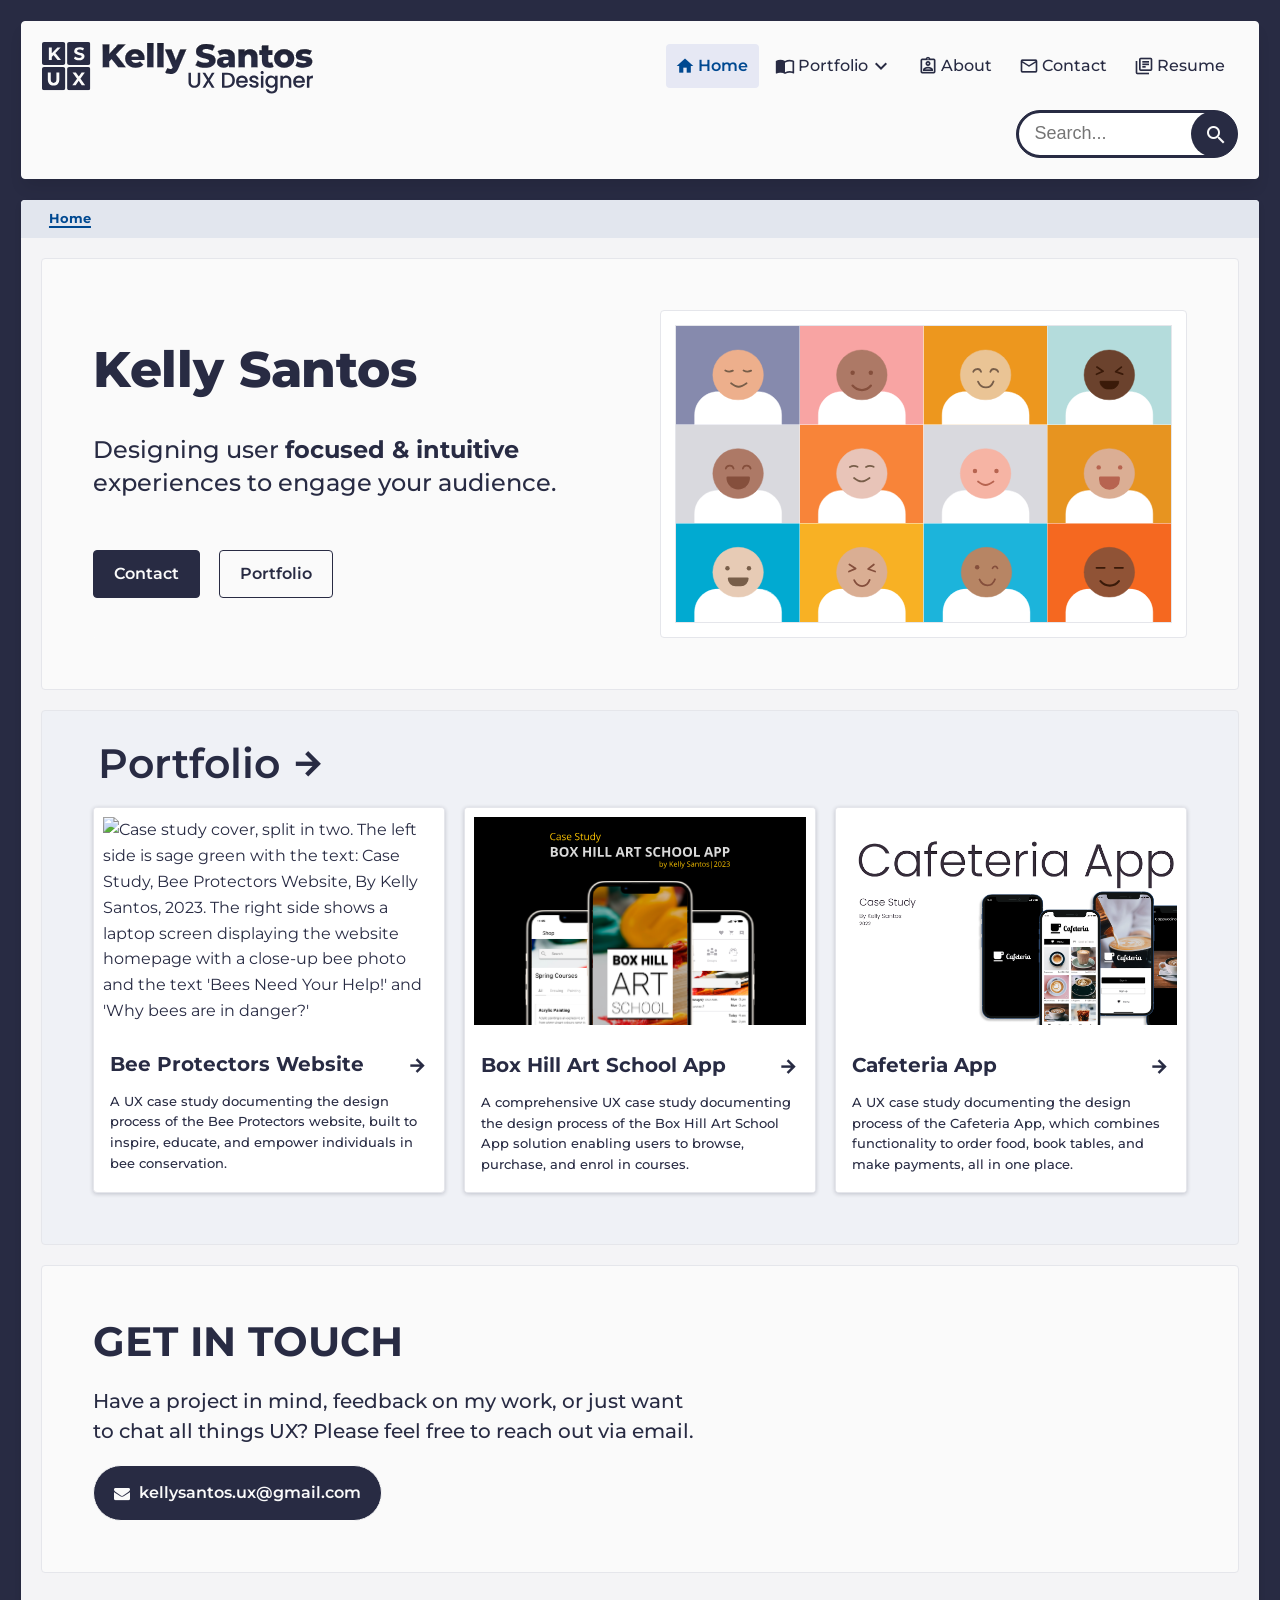
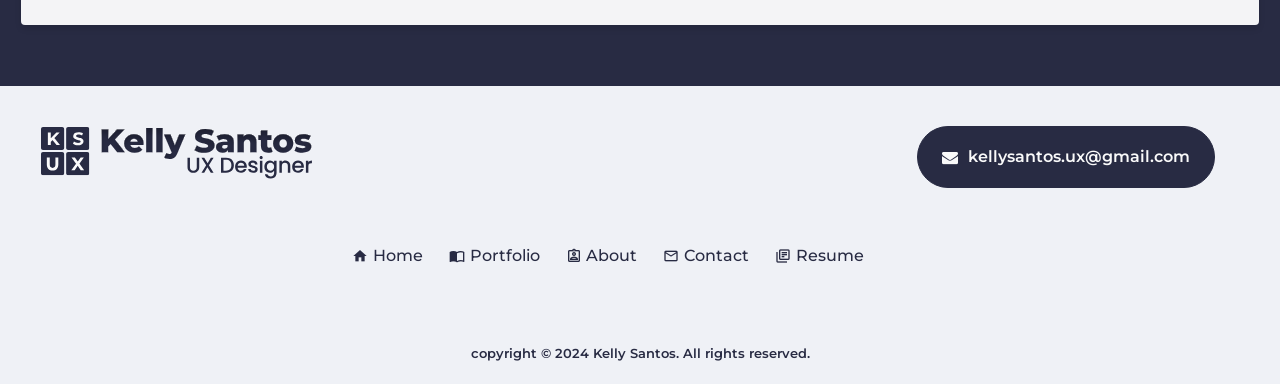
==== index.html @ a68ca5bd "search review" ====
<!DOCTYPE html>
<html lang="en">

<head>
  <meta charset="UTF-8">
  <meta http-equiv="X-UA-Compatible" content="IE=edge">
  <meta name="viewport" content="width=device-width, initial-scale=1.0">
  <title>Home</title>
  <link rel="icon" type="image/svg" href="Assets/logo/01-ksux-favicon.svg">
  <link rel="stylesheet" href="Style/rootPrimary.css">
  <link rel="stylesheet" href="Style/bodyPrimary.css">
  <link rel="stylesheet" href="Style/header.css">
  <link rel="stylesheet" href="Style/mainMenu.css">
  <link rel="stylesheet" href="Style/menu.css">
  <link rel="stylesheet" href="Style/menu2.css">
  <link rel="stylesheet" href="Style/search.css">
  <link rel="stylesheet" href="Style/breadcrumb.css">
  <link rel="stylesheet" href="Style/mainPrimary.css">
  <link rel="stylesheet" href="Style/mainSection.css">
  <link rel="stylesheet" href="Style/cta-dark.css">

  <link rel="stylesheet" href="Style/logo.css">
  <link rel="stylesheet" href="Style/tagline.css">
  <link rel="stylesheet" href="Style/portfolio.css">
  <link rel="stylesheet" href="Style/contact-banner.css">
  <link rel="stylesheet" href="Style/contactMemail.css">

  <link rel="stylesheet" href="Style/bottomNav.css">
  <link rel="stylesheet" href="Style/footerLight.css">
  <link rel="stylesheet" href="Style/footerNav.css">

  <link rel="stylesheet" href="https://cdnjs.cloudflare.com/ajax/libs/font-awesome/4.7.0/css/font-awesome.min.css">
  <link href="https://fonts.googleapis.com/icon?family=Material+Icons" rel="stylesheet">
  <link href="https://fonts.googleapis.com/icon?family=Material+Icons+Outlined" rel="stylesheet">
</head>

<body class="body_homepage">

  <!-- header_container -->
  <div class="header_container">
    <!-- Header-->
    <header>

      <!-- logo -->
      <a class="a logo" href="index.html">
        <img src="Assets/logo/00-logo-dark.svg" alt="Kelly Santos Logo.">
      </a>
      <!-- logo-->


      <!-- logo -->
      <a class="a logo_light" href="index.html">
        <img src="Assets/logo/00-logo-dark.svg" alt="Kelly Santos Logo.">
      </a>
      <!-- logo-->

      <!--rightContainer-->
      <div class="rightContainer">

        <!-- nav -->
        <nav>

          <!-- menu__main -->
          <ul class="menu__main">
            <!-- menu__toggle -->
            <li class="menu__toggle__wrap">

              <!-- menu__list-->
              <ul class="menu__list">

                <li class="menu__item">
                  <a class="menu__link --active" href="index.html">
                    <span class="menu__span"><i class="material-icons">home</i>
                      Home
                    </span>
                  </a>
                </li>

                <li class="menu__item --has-submenu">

                  <a class="menu__link" href="portfolio.html">
                    <span class="menu__span"> <i class="material-icons-outlined">import_contacts</i> Portfolio
                    </span>
                    <span class="menu__span-dropdown"><i class="material-icons-outlined">keyboard_arrow_down</i>
                    </span></a>

                  <!-- submenu -->
                  <ul class="submenu">
                    <li class="submenu__item"> <a class="submenu__link" href="bee-protectors-website.html">Bee
                        Protectors
                        Website</a>
                    </li>

                    <li class="submenu__item"> <a href="box-hill-art-school-app.html" class="submenu__link">Box Hill
                        Art School
                        App </a> </li>



                    <li class="submenu__item"> <a href="cafeteria-app.html" class="submenu__link">Cafeteria App</a>
                    </li>
                  </ul>
                  <!-- submenu -->
                </li>

                <li class="menu__item">
                  <a class="menu__link" href="about.html">
                    <span class="menu__span"><i class="material-icons-outlined">assignment_ind</i>
                      About
                    </span>
                  </a>
                </li>

                <li class="menu__item">
                  <a class="menu__link" href="contact.html">
                    <span class="menu__span"> <i class="material-icons-outlined">email</i>
                      Contact
                    </span>
                  </a>
                </li>

                <li class="menu__item">
                  <a class="menu__link" href="resume.html">
                    <span class="menu__span"><i class="material-icons-outlined">library_books</i>
                      Resume
                    </span>
                  </a>
                </li>

              </ul>
              <!-- menu__list-->

            </li>
            <!-- menu__toggle -->

          </ul>
          <!-- menu__main -->

        </nav>
        <!-- nav -->

        <!-- Search -->

        <div class="search-wrapper">
          <form class="search-container" action="searchresults.html" method="GET" onsubmit="return validateSearch()">
            <input type="search" id="search-input" name="q" placeholder="Search..." autocomplete="off">
            <button type="submit" class="search-button">
              <i class="material-icons">search</i>
            </button>

          </form>
        </div>

        <!-- End Search -->

        <!-- Search-link -->

        <a class="search-button-link" href="searchresults.html">
          <i class="material-icons">search</i>
        </a>
        <!-- Search-link -->
        <!-- End Search -->


        <!-- menu2 -->

        <div class="menu2__container">

          <!-- menu2 2 -->
          <span class="menu2__toogle">
            <span class="menu2__span2menu">
              <span class="menu2__toogle-open">
                <i class="material-icons">menu2</i>
              </span>
              <span class="menu2__toogle-close">
                <i class="material-icons">close</i>
              </span>
            </span>
          </span>
          <!-- menu2 2 -->


          <!-- menu2__wrap -->
          <div class="menu2__wrap">

            <!-- menu2__list-->
            <ul class="menu2__list">

              <!-- menu2__item --has__submenu2 -->
              <li class="menu2__item --has__submenu2">

                <a class="menu2__link --active" href="index.html">
                  <span class="menu2__span">
                    <i class="material-icons">home</i> Home
                  </span>
                </a>


              </li>
              <!-- menu2__item --has__submenu2 -->


              <!-- menu2__item --has__submenu2 -->
              <li class="menu2__item --has__submenu2">

                <a class="menu2__link" href="portfolio.html">
                  <span class="menu2__span"> <i class="material-icons-outlined">import_contacts</i>Portfolio
                  </span>
                  <span class="menu2__span-dropdown"><i class="material-icons">keyboard_arrow_down</i>
                  </span></a>

                <!-- submenu2 -->
                <ul class="submenu2">
                  <li class="submenu2__item">
                    <a class="submenu2__link" href="bee-protectors-website.html"> Bee Protectors Website</a>
                  </li>

                  <li class="submenu2__item">
                    <a class="submenu2__link" href="box-hill-art-school-app.html"> Box Hill Art School App</a>
                  </li>




                  <li class="submenu2__item">
                    <a class="submenu2__link" href="cafeteria-app.html"> Cafeteria App</a>
                  </li>

                </ul>
                <!-- submenu2 -->

              </li>


              <!-- menu2__item --has__submenu2 -->
              <li class="menu2__item">

                <a class="menu2__link --has__submenu2" href="about.html">
                  <span class="menu2__span"><i class="material-icons-outlined"> assignment_ind</i> About
                  </span>
                </a>

              </li>
              <!-- menu2__item --has__submenu2 -->

              <!-- menu2__item --has__submenu2 -->
              <li class="menu2__item">

                <a class="menu2__link --has__submenu2" href="contact.html">
                  <span class="menu2__span"> <i class="material-icons-outlined">email</i> Contact
                  </span>
                </a>

              </li>
              <!-- menu2__item --has__submenu2 -->

              <!-- menu2__item --has__submenu2 -->
              <li class="menu2__item">

                <a class="menu2__link --has__submenu2" href="resume.html">
                  <span class="menu2__span"> <i class="material-icons-outlined">library_books</i> Resume
                  </span>
                </a>

              </li>
              <!-- menu2__item --has__submenu2 -->
            </ul>
            <!-- menu2__list-->

          </div>
          <!-- menu2__wrap -->



        </div>
        <!-- menu2 -->
      </div>
      <!-- rightContainer -->
    </header>
    <!-- header -->

  </div>
  <!-- header_container -->

  <!-- main_container -->
  <div class="main_container --main-tagline">

    <!--main-->
    <main class="main_home">


      <!--breadcrumb-->
      <div class="container_breadcrumb --new-border_breadcrumb ">
        <ul class="breadcrumb">
          <li><a class="active --sm" href="index.html">Home</a></li>
        </ul>
      </div>
      <!--breadcrumb-->

      <!--section-->
      <section class="tagline_section" id="hero" aria-label="Headline">

        <!-- tagline -->
        <div class="tagline">


          <!--taglineGrid-->
          <div class="taglineGrid">
            <!--heroImage-->
            <div class="heroImage3">
              <img src="Assets/01-usersFocus.svg" alt="Kelly Santos Logo.">
            </div>
            <!--heroImage-->

            <!-- description -->
            <div class="description">

              <div class="name_tagline">

                <h1> Kelly Santos</h1>

              </div>

              <p class="s5">Designing user <b class="--bold">focused & intuitive</b> experiences to
                engage your audience.</p>

              <!-- ctaLink -->
              <div class="container_link-button">
                <a class="primary" href="contact.html">Contact</a>
                <a class="secondary" href="portfolio.html">Portfolio</a>
              </div>
              <!-- ctaLink -->

            </div>
            <!-- description -->

            <!--heroImage-->
            <div class="heroImage">
              <img src="Assets/01-usersFocus.svg" alt="Kelly Santos Logo.">
            </div>
            <!--heroImage-->
            <!--heroImage2-->
            <div class="heroImage2">
              <img src="Assets/01-usersFocus2.svg" alt="Kelly Santos Logo.">
            </div>
            <!--heroImage-->
          </div>
          <!--taglineGrid-->


        </div>
        <!-- tagline -->
      </section>
      <!--section-->

      <!--section-->
      <section class="portfolio_section" id="portfolio-section" aria-label="Portfolio">

        <!-- Portfolio -->
        <div class="portfolio_container --p_home">
          <!--sectionHeader-->
          <div class="sectionHeader">
            <a href="portfolio.html">
              <h2 class="--b">Portfolio</h2> <i class="material-icons">arrow_forward </i>
            </a>

          </div>
          <!--sectionHeader-->

          <!-- portfolioCards-->
          <div class="portfolioCards" id="home-portfolio-case-study" aria-label="Case Study">

            <!-- Bee Protectors Website -->
            <a id="card-bpw-h" href="bee-protectors-website.html">
              <img src="Assets/Portfolio/BPW/00-0 - Cover BPW.svg"
                alt="Case study cover, split in two. The left side is sage green with the text: Case Study, Bee Protectors Website, By Kelly Santos, 2023. The right side shows a laptop screen displaying the website homepage with a close-up bee photo and the text 'Bees Need Your Help!' and 'Why bees are in danger?'">

              <!-- description -->
              <div class="description">
                <div class="heading">
                  <h3 class="s6">Bee Protectors Website</h3><i class="material-icons">arrow_forward </i>
                </div>

                <p class="sm">A UX case study documenting the design process of the Bee Protectors website, built to
                  inspire, educate, and empower individuals in bee conservation.</p>
              </div>
              <!-- description -->

            </a>
            <!-- Bee Protectors Website -->

            <!-- Box Hill Art School App -->
            <a id="card-bhas-h" href="box-hill-case-study.html">
              <img src="Assets/Portfolio/BHAS/01 - Cover.svg"
                alt="Cover for Box Hill Art School App case study by Kelly Santos, 2023: Three mobile phones on a black background show the Shop section, the school logo, and a chat view.">
              <!-- description -->
              <div class="description">
                <div class="heading">
                  <h3 class="s6">Box Hill Art School App</h3>
                  <i class="material-icons">arrow_forward </i>
                </div>
                <p class="sm"> A comprehensive UX case study documenting the design process of the Box Hill Art School
                  App solution
                  enabling users to browse, purchase, and enrol in courses.</p>
              </div>
              <!-- description -->

            </a>
            <!-- Box Hill Art School App -->




            <!-- Cafeteria -->
            <a id="card-ca-h" href="cafeteria-app.html">
              <img src="Assets/Portfolio/Cafeteria/Cafeteria App.png"
                alt="Case study cover of Cafeteria App. The left side on a white background the text: Cafeteria App Case Study, By Kelly Santos, 2022. The right side shows Four smartphones showcasing the Cafeteria app.The right side shows 4 screens displaying the app logo, coffee menu with prices, close-up images of coffee drinks, and Sign-in and Sign-up options.">
              <!-- description -->
              <div class="description">
                <div class="heading">
                  <h3 class="s6">Cafeteria App</h3><i class="material-icons">arrow_forward </i>
                </div>
                <p class="sm">A UX case study documenting the design process of the Cafeteria App, which combines
                  functionality to order food, book tables, and make payments, all in one place.</p>
              </div>
              <!-- description -->

            </a>
            <!-- Cafeteria -->
          </div>
          <!-- portfolioCards-->

        </div>
        <!-- Portfolio -->

      </section>
      <!--section-->

      <!--section-->
      <section class="contactMe_section"  id="home-contact" aria-label="Contact">
        <div class="contactMe-banner">
          <div class="contactMe-banner__copy">
            <h2>GET IN TOUCH</h2>
            <p class="s6">
              Have a project in mind, feedback on my work, or just want to chat all things UX? Please feel free to
              reach out via email.
            </p>
            <!-- contact_dark_cta-->
            <div class="contactMemail-banner  ">
              <a class="primary-banner" href="mailto:kellysantos.ux@gmail.com"><i class="fa fa-envelope"></i>
                kellysantos.ux@gmail.com</a>
            </div>
            <!-- contact_dark_cta-->
          </div>
          <div class="contactMe__media" aria-hidden="true"></div>
        </div>

      </section>
      <!--section-->

    </main>
    <!--main-->

  </div>
  <!-- main_container -->



  <!-- bottomNav -->
  <div class="bottomNav --bn_home">
    <!-- nav -->
    <nav>
      <!-- ul -->
      <ul>
        <li class="active"> <a class="active" href="index.html"><i class="material-icons">home</i>Home </a></li>
        <li> <a href="portfolio.html"><i class="material-icons-outlined">import_contacts</i>Portfolio </a></li>
        <li> <a href="about.html"><i class="material-icons-outlined">assignment_ind</i>About </a></li>
        <li> <a href="contact.html"><i class="material-icons-outlined">email</i>Contact </a></li>
        <li> <a href="resume.html"> <i class="material-icons-outlined"> library_books </i> Resume </a></li>
      </ul>
      <!-- ul -->

    </nav>
    <!-- nav -->

  </div>
  <!-- bottomNav -->


  <footer class="footerLight">

    <!-- brandContact -->
    <div class="brandContact">

      <!-- logo -->
      <a class="a logo" href="index.html">
        <img src="Assets/logo/00-logo-dark.svg" alt="Kelly Santos Logo.">
      </a>
      <!-- logo-->

      <!-- contact_dark_cta-->
      <div class="contactMemail --footer">
        <a class="primary" href="mailto:kellysantos.ux@gmail.com"><i class="fa fa-envelope"></i>
          kellysantos.ux@gmail.com</a>
      </div>
      <!-- contact_dark_cta-->
    </div>
    <!-- brandContact -->

    <!-- footerNav -->
    <div class="footerNav">

      <!-- nav -->
      <nav>

        <!-- ul -->
        <ul>

          <li><a href="index.html"><i class="material-icons">home</i>Home</a></li>
          <li><a href="portfolio.html"><i class="material-icons-outlined">import_contacts</i>Portfolio</a></li>
          <li><a href="about.html"><i class="material-icons-outlined">assignment_ind</i>About</a></li>
          <li><a href="contact.html"><i class="material-icons-outlined">email</i>Contact</a></li>
          <li><a href="resume.html"> <i class="material-icons-outlined"> library_books </i> Resume</a></li>

        </ul>
        <!-- ul -->

      </nav>
      <!-- nav -->

    </div>
    <!-- footerNav -->

    <!-- Copyright Contact-->
    <small class="sm --b">copyright © 2024 Kelly Santos. All rights reserved. </small>
    <!-- Copyright Contact-->

  </footer>
  <script src="Js/toc.js"></script>
  <script src="Js/toc menu.js"></script>
  <script src="Js/back-navigation.js"></script>
  <script src="Js/search.js"></script>
</body>

</html>
---- Style/rootPrimary.css ----
@import url('https://fonts.googleapis.com/css2?family=Montserrat:ital,wght@0,100..900;1,100..900&display=swap');

* {
  box-sizing: border-box;
}

/**
 * ==========================================================================
 * DESIGN SYSTEM TOKENS
 * Project: Kelly Santos Portfolio
 * ==========================================================================
 */
                 
:root {

/* 1. COLORS */
/* --- Primitives (Base Palette) --- */
/* Neutrals & Grays */
--gray-25: hsl(0, 0%, 99.5%);    
--gray-50: hsl(0, 0%, 98%);     /*ultra-light-neutral-gray, very-light-shade-blue-magenta, very-light-shade-gray */
--gray-100: hsl(340, 27%, 98%);    /*very-light-shade-red */
--gray-200: hsl(231, 15%, 91%);    /*light-shade-blue-magenta */
--gray-300: hsl(108, 6%, 83%);    /*light-shade-green-cyan */
--gray-500: hsl(230, 3%, 40%);    /*medium-dark-shade-gray */
--gray-800: hsl(236, 13%, 21%);    /*dark-shade-gray */
--gray-900: hsl(235, 28%, 8%);    /*dark-desaturate-blue-gray */
--white: hsl(0, 0%, 100%);

/* Blues */
--blue-15: hsl(240, 11%, 93%);    
--blue-25: hsl(240, 10%, 96%);     /*very-light-shade-blue-magenta-darken */
--blue-50: hsl(231, 39%, 93%);     /*light-shade-blue */
--blue-100: hsl(240, 28%, 95%);    /*very-light-shade-blue */

--blue-200: #eff1f6;    /*very-light-shade-cyan-blue */
--blue-250: #e2e6ee;    
--blue-300: hsl(231, 14%, 80%);    /*light-shade-cyan-blue */
--blue-400: hsl(233, 30%, 89%);    /*very-light-shade-orange */
--blue-500: hsl(234, 40%, 50%);    /*medium-dark-shade-cyan-blue */
--blue-600: hsl(205, 74%, 38%);    /*shade-cyan-blue */
/* --blue-650: #2E446F;  */
 /* --blue-650: #2750A2; */
/* --blue-650: #1748ab;  */
--blue-650:#004991;
--blue-900: #282B43;    /*deep-near-black-shade-navy-blue, very-dark-shade-blue */

/* Slates */
--slate-700: #535468; /* medium dark shade of blue*/

/* Browns / Warms */
--brown-50: #F0EAE5;    /*very-light-shade-brown */
--brown-200: #E5E2E1;   /*very-light-shade-red-orange */
--brown-500: #FFB24D;   /*medium-light-shade-brown */

/* Greens */
--green-50: hsl(144, 28%, 93%);    /*very-light-shade-green-cyan */
--green-100: hsl(75, 20%, 96%);   /*light-shade-yellow-green */

/* Reds */
--red-500: #FB5061;     /*medium-light-shade-red */

/* 26 web-safe link-contrast colors pass at 3:1 vs black and 5:1 vs. white */

/* Reds & Pinks */

--link-red-dark: #CC0000;
--link-red-pink: #CC0033;
--link-magenta: #CC0066;
--link-deep-pink: #CC0099;
--link-red-orange: #CC3300;
--link-soft-red: #CC3333;

/* Purples & Violets */

--link-purple-deep: #9900CC;
--link-violet-dark: #6600FF;
--link-violet: #9900FF;
--link-purple-pink: #993366;
--link-purple: #993399;
--link-purple-light: #9933CC;
--link-brand-blue: #3333FF;
--link-indigo: #6633FF;

/* Greens & Earth Tones */

--link-green-olive: #336600;
--link-olive: #666600;
--link-green-muted: #336633;
--link-khaki-muted: #666633;

/* Blues, Teals & Greys */

--link-teal-dark: #006666;
--link-teal-muted: #336666;
--link-grey: #666666;
--link-blue-teal: #006699;
--link-blue-muted: #336699;
--link-blue-grey: #666699;
--link-blue-deep: #0066CC;
--link-blue-royal: #3366CC;

/* 2. SEMANTIC TOKENS */
  /* Layout & Page Canvas Backdrops */

  /* Body background */
  --bg-body-dark: var(--blue-900);            
  --bg-body-light: var(--gray-50);            
  --bg-body-mobile: var(--blue-50); 
    --bg-body-x-light: var(--gray-25);          

  /* Main background */
  --bg-main-dark: var(--blue-900);            
  --bg-main-light: var(--gray-50);    
    --bg-main-x-light: var(--white);               
  --bg-main-mobile: var(--blue-50);    
    --bg-main-secondary-light: var(--blue-200); 

  /* Section background */
  --bg-section-primary-dark: var(--blue-900);            
  --bg-section-primary-light: var(--gray-50);            
  --bg-section-secondary-light: var(--blue-200); 

    /* Article background */
  --bg-article-primary-dark: var(--blue-900);            
  --bg-article-primary-light: var(--gray-50);            
  --bg-article-secondary-light: var(--blue-200); 
  
  /* div background */
  --bg-div-primary-dark: var(--blue-900);            
  --bg-div-primary-light: var(--gray-50);            
  --bg-div-secondary-light: var(--blue-200); 
  
  /* Banner background */
  --bg-banners-primary-dark: var(--blue-900);            
  --bg-banners-primary-light: var(--gray-50); 
  --bg-banners-secondary-dark: var(--blue-900);            
  --bg-banners-secondary-light: var(--blue-200);   
  --bg-banners-primary-x-light: var(--white);   
  --bg-banners-tertiary-light: var(--gray-200); 
    --bg-banners-quaternary-light: var(--gray-200); 

  /* cards background */
  --bg-cards-primary-dark: var(--blue-900);            
  --bg-cards-primary-light: var(--gray-50); 
  --bg-cards-primary-x-light: var(--white); 
  --bg-cards-secondary-dark: var(--blue-900);            
  --bg-cards-secondary-light: var(--blue-200);   
 
  /* navigation */
  --bg-header: var(--gray-50); 
  --bg-bottom-navigation-light: var(--gray-50); 
  --bg-footer-light: var(--gray-50);   
  --bg-footer-medium: var(--blue-50);    
  --bg-footer-dark: var(--gray-900); 
  --bg-footer-blue-light: var(--blue-200);   

  /*breadcrumbs */             
  --bg-navigation-primary-light: var(--gray-200);              
  --bg-navigation-secondary-light: var(--blue-200);  

  /* icons */
  --icon-dark: var(--blue-900);            
  --icon-light: var(--gray-50);    
  
    --icon-x-light: var(--white);      
  --icon-gray: var(--gray-500);     
  --icon-blue: var(--blue-650);     
  --icon-blue-active: var(--blue-650);     

  /* component*/
  --surface-component-light: var(--gray-50);           
  --surface-component-dark: var(--blue-900);          
  --component-dark: var(--blue-900);          
  --bg-component-primary-light: var(--gray-50); 
  --bg-component-primary-green: var(--gray-300); 
  --component-dark-secondary: var(--blue-600); 
  --bg-component-secondary-green: var(--gray-100); 
  --bg-component-secondary-light: var(--blue-25); 
  --bg-component-secondary-dark: var(--blue-300); 
  --bg-component-tertiary-light: var(--blue-200); 
  --bg-component-primary-brown: var(--brown-50); 
  --bg-component-secondary-brown: var(--brown-500); 
  --bg-component-tertiary-brown: var(--brown-200); 
  --bg-component-quinary-light: var(--gray-100); 
  --bg-component-blue-light: var(--blue-250); 
     --bg-component-blue-active: var(--link-blue-muted);    
     
  /* Typography Hierarchy */

  /* Major editorial page headings and case study titles */
    --text-title-primary-dark: var(--gray-900); 
    --text-title-secondary-dark: var(--blue-900);             
    --text-title-light: var(--gray-50);    
        --text-title-primary-blue: var(--blue-800); 

    /* Core body paragraphs, list details, table content */
    --text-main-dark: var(--blue-900);   
        --text-main-dark: var(--blue-800);               
    --text-main-light: var(--gray-50);  
    --text-x-light: var(--white);              
    --text-main-gray: var(--gray-500);     
    --text-main-primary-dark: var(--gray-900);     
    --text-main-secondary-dark: var(--blue-900); 
    --text-highlighted-blue: var(--blue-600);/* text highlighted */
    --text-highlighted-red: var(--red-500);/* text highlighted */

    /* anchor */
    --text-anchor-dark: var(--blue-900);          
    --text-anchor-light: var(--gray-50);    
    --text-anchor--x-light: var(--white);            
    --text-anchor-gray: var(--gray-500);  
    --text-anchor-dark-secondary: var(--gray-800);        
    --text-anchor-blue: var(--blue-650);/* text highlighted */

     --text-anchor-blue-muted: var(--link-blue-muted);   
     --text-anchor-purple-light: var(--link-purple-light ); 
  /* text ? */  
  --text-muted: var(--gray-500);           /* Captions, metadata timelines, dates, breadcrumbs, copyrights */
  --text-link: var(--blue-600);            /* Active inline text hyperlinks or action arrows */
  --text-inverse: var(--white);            /* Content resting over dark headers or dark action buttons */


  /* Action Elements & Navigation Controls */

  /* Backgrounds Action Elements & Navigation Controls */
  --action-primary-bg-dark: var(--blue-900);    /* Solid button background (Contact CTA, Search submit button) */
  --action-primary-bg-gray: var(--gray-50);    /* Solid button background (Contact CTA, Search submit button) */
  --action-primary-bg-active: var(--blue-900);    /* Solid button background (Contact CTA, Search submit button) */
  --action-tertiary-bg-active: var(--blue-300);    /* Solid button background (Contact CTA, Search submit button) */
  --action-primary-bg-x-light: var(--white);    /* Solid button background (Contact CTA, Search submit button) */
  --action-tertiary-bg-light: var(--blue-200);    /* Solid button background (Contact CTA, Search submit button) */
--action-primary-bg-slate: var(--slate-700);    /* Solid button background (Contact CTA, Search submit button) */
  /* States Action Elements & Navigation Controls */
  --action-search-fill: var(--white);      /* Inside background fill for search pill text fields */
  --action-item-hover: var(--blue-200);    
  
  /* Soft background lists */
  --action-item-primary-dark: var(--blue-900);     
  --action-item-primary-light: var(--gray-50);     
  --action-item-primary-gray: var(--gray-500);     
  --action-item-secondary-light: var(--blue-200); 
  --action-item-quaternary-light: var(--blue-50);      

  /* Borders, Lines & Grid Framing */
  
  /* Borders body */
  --border-body-dark: var(--blue-900);            /* Body background */
  --border-body-light: var(--gray-50);            /* Body background */
  --border-body-mobile: var(--blue-50);            /* Body background small devices */
  
  /* Borders navigation */
  --border-header: var(--gray-50);              
  --border-header-mobile: var(--blue-50);            
  --border-bottom-navigation-light: var(--gray-50);              
      

  /* Section Borders, Lines & Grid Framing */
  --border-section-primary-light: var(--gray-50);  
  --border-section-secondary-light: var(--blue-200);    
  --border-section-secondary-dark: var(--blue-400);        
  --border-section-secondary-light-hover: var(--blue-200);  
  

  /* Banner Borders */
  --border-banner-primary-light: var(--gray-50);  
  --border-banner-secondary-light: var(--blue-200);   
  --border-banner-secondary-dark: var(--blue-400);        
  --border-banner-secondary-light-hover: var(--blue-200);  
  --border-banner-tertiary-light: var(--blue-200);  

  /* div Border*/
  --border-div-primary-dark: var(--blue-900);   
  --border-div-primary-light: var(--gray-50);    
  --border-div-item-light: var(--blue-300);  
--border-div-primary-brown: var(--brown-200);    

  /* Card's Border, Lines & Grid Framing */
  --border-card-secondary-light: var(--blue-200);  
    --border-card-primary-x-light: var(--white);  

  --border-light: var(--gray-100);         /* Ultra-faint separating layout lines */
  --border-card: var(--gray-200);          /* Structural container cards, sticky sidebars, panel limits */
  --border-grid: var(--blue-100);          /* Inner layout dividers inside tables and research matrices */
  --border-input: var(--gray-900);         /* High-visibility bounding outline around active text inputs */
  --border-focus: var(--blue-500);         /* Vibrant accessibility outline for focused interactive elements */
  
  /* Component's Border*/
  --border-component-item-light: var(--blue-300); 

  --border-component-primary-dark: var(--blue-900);   
  --border-component-primary-light: var(--gray-50); 
  --border-component-primary-green: var(--gray-300); 
  --border-component-primary-brown: var(--brown-50); 
  --border-component-primary-red: var(--red-500); 
   --border-component-secondary-blue: var(--blue-650);

  --border-component-secondary-light: var(--blue-25); 
  --border-component-secondary-dark: var(--blue-400); 
  --border-component-secondary-green: var(--gray-100); 
  --border-component-dark-secondary: var(--blue-600); 
  --border-component-secondary-brown: var(--brown-500); 

  --border-component-tertiary-brown: var(--brown-200); 
  --border-component-tertiary-light: var(--blue-200); 
  --border-component-quaternary-light: var(--blue-300); 
  --border-component-quinary-light: var(--gray-100); 

  

  /* Borders Action Elements & Navigation Controls */
  --border-action-primary-dark: var(--blue-900);   
  --border-action-primary-light: var(--gray-50); 
   --border-action-primary-gray: var(--gray-200); 
   --border-action-primary-gray-hover: var(--gray-200); 
   --border-action-item-light: var(--blue-300);  
   --border-action-secondary-light: var(--blue-200);
   --border-action-secondary-dark: var(--blue-400);   
  --border-action-primary-light-hover: var(--gray-50);     
  --border-action-secondary-light-hover: var(--blue-200);   
  --border-action-primary-dark-hover: var(--blue-900);   
  --border-action-tertiary-red-hover: var(--red-500);   
  --border-action-quaternary-light: var(--blue-50);  
   --border-action-secondary-blue: var(--blue-650);
   --border-action-blue-hover: var(--blue-650);   
   --border-blue-active: var(--link-blue-muted);     
  
 /* outlines*/
  --outline-action-primary-dark: var(--blue-900);    /* Outline (Contact CTA, Search submit button) */
  --outline-action-primary-dark-hover: var(--blue-900);    /* Outline (Contact CTA, Search submit button) */
  --outline-action-secondary-dark: var(--blue-600);    /* Outline (Contact CTA, Search submit button) */
  --outline-action-secondary-dark-hover: var(--blue-600);    /* Outline (Contact CTA, Search submit button) */

    /* Component's outlines*/
  --outline-component-primary-dark: var(--blue-900);   
  --outline-component-primary-light: var(--gray-50);    
  --outline-component-item-light: var(--blue-300);  
  --outline-component-secondary-dark-hover: var(--blue-400);   
 /* outlines-Offset*/
  --outline-offset-action-primary-dark: var(--blue-900);    /* Outline (Contact CTA, Search submit button) */
  --outline-offset-action-primary-dark-hover: var(--blue-900);    /* Outline (Contact CTA, Search submit button) */

   /* underline*/
  --underline-red: var(--red-500);    /* Outline (Contact CTA, Search submit button) */

  /* Accents, Infographics & System Status */
  --accent-brand: var(--blue-500);         /* Primary brand color for process phase indicators or tags */
  --accent-warm: var(--brown-500);          /* Secondary emphasis markers, sticky notes, or highlights */
  --accent-graphic: var(--red-500);        /* Structural graphic accents for vectors or key pain points */
  --status-error: var(--red-500);          /* Invalid form validation input rings or warning boxes */
  --status-success: var(--green-50);       /* Form confirmation message panel backdrops */
  
  /* 3. TYPOGRAPHY SCALES */
  /* Typography */
  --primary-font: "Montserrat", sans-serif;

  /* Scale: 1.067 minor second) */
  --minor-second-d0: 1.913rem;
  --minor-second-d1: 1.793rem; 
  --minor-second-d2: 1.680rem;
  --minor-second-d3: 1.575rem;
  --minor-second-h1: 1.476rem;
  --minor-second-h2: 1.383rem;
  --minor-second-h3: 1.296rem;
  --minor-second-h4: 1.215rem;
  --minor-second-h5: 1.138rem;
  --minor-second-h6: 1.067rem;
  --minor-second-base: 1.000rem;
  --minor-second-sm: 0.937rem;
  --minor-second-xs: 0.878rem;
  --minor-second-xxs: 0.823rem; 

    /* Scale: 1.125 major second) */
  --major-second-d0:  3.247rem;
  --major-second-d1: 2.887rem; 
  --major-second-d2: 2.566rem;
  --major-second-d3: 2.281rem;
  --major-second-h1: 2.027rem;
  --major-second-h2: 1.802rem;
  --major-second-h3: 1.602rem;
  --major-second-h4: 1.424rem;
  --major-second-h5: 1.125rem;
  --major-second-h6: 1.067rem;
  --major-second-base: 1.000rem;
  --major-second-sm: 0.889rem;
  --major-second-xs: 0.790rem;
  --major-second-xxs: 0.702rem; 

    /* Scale: 1.2  minor third) */
  --minor-third-d0: 6.192rem;
  --minor-third-d1: 5.160rem;
  --minor-third-d2: 4.300rem;
  --minor-third-d3: 3.583rem;
  --minor-third-h1: 2.986rem;
  --minor-third-h2: 2.488rem;
  --minor-third-h3: 2.074rem;
  --minor-third-h4: 1.728rem;
  --minor-third-h5: 1.440rem;
  --minor-third-h6: 1.200rem;
  --minor-third-base: 1.000rem;
  --minor-third-sm: 0.833rem;
  --minor-third-xs: 0.694rem;
  --minor-third-xxs: 0.579rem;

  /* Scale: 1.25 major third) */
  --major-third-d00: 7.740rem;
  --major-third-d0: 6.450rem;
  --major-third-d1: 5.375rem; 
  --major-third-d2: 4.479rem;
  --major-third-d3: 3.732rem;
  --major-third-h1: 3.110rem;
  --major-third-h2: 2.592rem;
  --major-third-h3: 2.160rem;
  --major-third-h4: 1.800rem;
  --major-third-h5: 1.500em;
  --major-third-h6: 1.250rem;
  --major-third-base: 1.000rem;
  --major-third-sm: 0.800rem;
  --major-third-xs: 0.640rem;
  --major-third-xxs: 0.512rem; 

  /* Desktop-Scale: 1.25 major third) */
    --font-size-d0: var(--major-third-d0);
  --font-size-d1: var(--major-third-d1);
  --font-size-d2: var(--major-third-d2);
  --font-size-d3: var(--major-third-d3);
  --font-size-h1: var(--major-third-h1);
  --font-size-h2: var(--major-third-h2);
  --font-size-h3: var(--major-third-h3);
  --font-size-h4: var(--major-third-h4);
  --font-size-h5: var(--major-third-h5);
  --font-size-h6: var(--major-third-h6);
  --font-size-base: var(--major-third-base);
  --font-size-sm: var(--major-third-sm);
  --font-size-xs: var(--major-third-xs);
  --font-size-xxs: var(--major-third-xxs); 




    /* Print Typography */

  --print-font-size-h1: 2.5rem;
  /* 27.5pt - Main Title */
  --print-font-size-h2: 2.0rem;
  /* 22pt   - Section Head */
  --print-font-size-h3: 1.6rem;
  /* 17.5pt - Subsection */
  --print-font-size-h4: 1.3rem;
  /* 14.5pt - Minor Head */
  --print-font-size-h5: 1.1rem;
  /* 12pt   - Strong Label */
  --print-font-size-h6: 1.0rem;
  /* 11pt   - Bold Detail */
  --print-font-size-base: 1.0rem;
  /* 11pt   - Body Text */
  --print-font-size-sm: 0.85rem;
  /* 9.5pt  - Captions/Tables */
  --print-font-size-xs: 0.75rem;
  /* 8pt    - Fine Print */
  --print-font-size-xxs: 0.65rem;
  /* 7pt    - Minimum Legible */
/* 4. LAYOUT & EFFECTS */
  --font-weight-light: 400;
  --font-weight-base: 500;
  --font-weight-medium: 600;
  --font-weight-bold: 700;
  --font-weight-black: 900;


  --spacing-base: 1.2rem;
  --spacing-lg: 2.5rem;
  --spacing-xl: 3.5rem;
  --spacing-xxl: 4.5rem;
  --spacing-sm: 0.6rem;
  --spacing-xs: 0.300rem;
  --spacing-xxs: 0.150rem;

  /* Padding % */
    --padding-xxl: 6.88%;
  --padding-xl: 4.25%;
  --padding-lg: 2.62%;
  --padding-medium: 3.24%;
  --padding-base: 1.62%;
  --padding-s: 1%;
  --padding-sm: 0.81%;
  --padding-xs: 0.62%;
  --padding-xxs: 0.38%;

  /* Margin % */
  --margin-xxl: 6.88%;
  --margin-xl:4.25%;   
  --margin-lg: 2.62%;
  --margin-medium: 3.24%;
  --margin-base: 1.62%;
  --margin-sm: 1%;
  --margin-xs: 0.81%;
  --margin-xxs: 0.62%;
  --margin-xxxs: 0.38%;

  /* --border radius */
  --border-radius-base: 1rem;
  --border-radius-lg: 2rem;
  --border-radius-sm: 0.5rem;
  --border-radius-xs: 0.250rem;
  --border-radius-xxs: 0.125rem;

  --transition-duration: 0.3s;

  --transition-speed: 0.2s;

  --box-shadow: 0 4px 6px rgba(0, 0, 0, 0.1);
  --box-shadow-hover: 0 6px 12px rgba(0, 0, 0, 0.2);
  --box-shadow-inset: inset 0px 1px 4px 0px rgba(0, 0, 0, 0.1);
  --box-shadow-g: 0 0 1px rgba(0, 0, 0, .08), 0 4px 12px rgba(0, 0, 0, .2);
  --box-shadow-cs: 0 10px 15px -3px rgba(0, 0, 0, 0.1);
  --box-shadow-toc: 0 4px 6px rgba(0, 0, 0, 0.05);










}

@media only screen and (max-width: 1048px) {
 
  :root {
  /* RESPONSIVE OVERRIDES */
  --font-size-d0: var(--minor-third-d0);
  --font-size-d1: var(--minor-third-d1);
  --font-size-d2: var(--minor-third-d2);
  --font-size-d3: var(--minor-third-d3);
  --font-size-h1: var(--minor-third-h1);
  --font-size-h2: var(--minor-third-h2);
  --font-size-h3: var(--minor-third-h3);
  --font-size-h4: var(--minor-third-h4);
  --font-size-h5: var(--minor-third-h5);
  --font-size-h6: var(--minor-third-h6);
  --font-size-base: var(--minor-third-base);
  --font-size-sm: var(--minor-third-sm);
  --font-size-xs: var(--minor-third-xs);
  --font-size-xxs: var(--minor-third-xxs); 
}
}

@media only screen and (max-width: 768px) {
 
  :root {
  /* RESPONSIVE OVERRIDES */
  --font-size-d0: var(--minor-third-d0);
  --font-size-d1: var(--minor-third-d1);
  --font-size-d2: var(--minor-third-d3);
  --font-size-d3: var(--minor-third-d3);
  --font-size-h1: var(--major-third-h1);
  --font-size-h2: var( --major-third-h2);
  --font-size-h3: var(  --major-third-h3);
  --font-size-h4: var(--minor-third-h3);
  --font-size-h5: var(--minor-third-h4);
  --font-size-h6: var(--minor-third-h5);
  --font-size-base: var(--minor-third-h6);
  --font-size-sm: var(--minor-third-base);
  --font-size-xs: var(--minor-third-sm);
  --font-size-xxs: var(--minor-third-xs); 


}
}

@media only screen and (max-width: 380px) {
 
  :root {
  /* RESPONSIVE OVERRIDES */
  --font-size-d0: var(--major-second-d0);
  --font-size-d1: var(--major-second-d1);
  --font-size-d2: var(--major-second-d2);
  --font-size-d3: var(--major-second-d3);
  --font-size-h1: var(--major-second-h1);
  --font-size-h2: var(--major-second-h2);
  --font-size-h3: var(--major-second-h3);
  --font-size-h4: var(--major-second-h4);
  --font-size-h5: var(--major-second-h5);
  --font-size-h6: var(--major-second-h6);
  --font-size-base: var(--major-second-base);
  --font-size-sm: var(--major-second-sm);
  --font-size-xs: var(--major-second-xs);
  --font-size-xxs: var(--major-second-xxs); 
}
}
---- Style/bodyPrimary.css ----
html {
    scroll-behavior: smooth;
}

:focus-visible {
    outline: -webkit-focus-ring-color auto 1px;
    outline: none;
}

body,
.body_homepage,
.body_portfolio,
.body_contactMe,
.body_resume,
.body_aboutMe,
.searchresults {
    display: flex;
    width: 100%;
    min-height: 1dvh;
    margin: 0;
    background-color: var(--bg-body-dark);
    align-items: center;
    justify-content: center;
    flex-direction: column;
    font-family: var(--primary-font);
}


.body_portfolio h1,
.body_contactMe h1,
.body_resume h1,
.body_aboutMe h1 {
    margin-top: var(--padding-base);
}

.--neutral {
    color: var(--text-color-neutral);
}


.--link {
    color: var(--link-color);
    text-decoration: underline;
    text-underline-offset: 0.1em;
    text-decoration-thickness: 1px;
    font-size: var(--font-size-base);
    color: var(--text-highlighted-blue);
}

.--link:hover {
    text-decoration: underline;

}

h1,
h2,
h3,
h4,
h5,
h6
figcaption {
    scroll-margin-top: var(--spacing-base);
}

.d0 {
    font-size: var(--font-size-d0);
    font-weight: 900;
    line-height: 1.1;
    letter-spacing: -0.16px;
}

.d1 {
    font-size: var(--font-size-d1);
    font-weight: 800;
    line-height: 1.1
}

.d2 {
    font-size: var(--font-size-d2);
    color: var(--text-title-secondary-dark);
    font-weight: 800;
    line-height: 1.1;
    letter-spacing: -0.16px;
}

h1 {
    font-size: var(--font-size-h1);
    color: var(--text-title-secondary-dark);
    font-family: var(--primary-font);
    font-weight: var(--font-weight-base);
    margin: 0;
    font-weight: var(--font-weight-medium);
    letter-spacing: -0.1rem;
    padding-bottom: var(--padding-base);
    line-height: 1.1;
    letter-spacing: -0.16px;
}



h2 {
    font-size: var(--font-size-h2);
    color: var(--text-title-secondary-dark);
    font-family: var(--primary-font);
    font-weight: var(--font-weight-base);
    margin: 0;
    line-height: 1.2;
}

h3 {
    font-size: var(--font-size-h3);
    color: var(--text-title-secondary-dark);
    font-family: var(--primary-font);
    font-weight: var(--font-weight-base);
    margin: 0;
        line-height: 1.3;
}

h4 {
    font-size: var(--font-size-h4);
    color: var(--text-title-secondary-dark);
    font-family: var(--primary-font);
    font-weight: var(--font-weight-base);
    margin: 0;
            line-height: 1.3;
}

h5 {
    font-size: var(--font-size-h5);
    color: var(--text-title-secondary-dark);
    font-family: var(--primary-font);
    font-weight: var(--font-weight-base);
    margin: 0;
                line-height: 1.4;
}

h6 {
    font-size: var(--font-size-h6);
    color: var(--text-title-secondary-dark);
    font-family: var(--primary-font);
    font-weight: var(--font-weight-base);
    margin: 0;
                    line-height: 1.5;
}



p,
.--base,
.base {
    font-size: var(--font-size-base);
    color: var(--text-main-secondary-dark);
    font-family: var(--primary-font);
    font-weight: var(--font-weight-base);
    margin: 0;
   line-height: 1.618;
}

.--sm,
.sm {
    font-size: var(--font-size-sm);
    color: var(--text-main-secondary-dark);
    font-family: var(--primary-font);
    font-weight: var(--font-weight-base);
    line-height: 1.618;
    margin: 0;
}



figcaption {
    display: flex;
    width: 100%;
    font-size: var(--font-size-h5);
    color: var(--text-title-secondary-dark);
    font-family: var(--primary-font);
    font-weight: var(--font-weight-medium);
    margin: 0;
    line-height: 1.4;
}


li,

span {
    font-size: var(--font-size-base);
    color: var(--text-main-secondary-dark);
    font-family: var(--primary-font);
    font-weight: var(--font-weight-base);
line-height: 1.618;
    margin: 0;
}


table {
    font-size: var(--font-size-base);
    color: var(--text-main-secondary-dark);
    font-family: var(--primary-font);
    font-weight: var(--font-weight-base);
    line-height: 1.618;
    margin: 0;
}




a.toc-submenu__link,
dt,
dd,
a.menu2__link {
    font-size: var(--font-size-sm);
    color: var(--text-main-secondary-dark);
    font-family: var(--primary-font);
    font-weight: var(--font-weight-base);
    line-height: 1.618;
    margin: 0;
}

.--xs {
    font-size: var(--font-size-xs);
    color: var(--text-main-secondary-dark);
    font-family: var(--primary-font);
    font-weight: var(--font-weight-light);
    line-height: 1.5;
    margin: 0;
}

a {
    font-size: var(--font-size-base);
    color: var(--text-main-secondary-dark);
    font-family: var(--primary-font);
    text-decoration: none;
    line-height: 1.618;
    margin: 0;
}


.--s1, .s1 {
    font-size: var(--font-size-h1);
    color: var(--text-title-secondary-dark);
    font-family: var(--primary-font);
    font-weight: var(--font-weight-base);
    margin: 0;
    line-height: 1.1;
    font-weight: var(--font-weight-medium);
}
.--s2, .s2 {
    font-size: var(--font-size-h2);
    color: var(--text-title-secondary-dark);
    font-family: var(--primary-font);
    margin: 0;
    line-height: 1.2;
}

.--s3, .s3 {
    font-size: var(--font-size-h3);
    color: var(--text-title-secondary-dark);
    font-family: var(--primary-font);
    margin: 0;
    line-height: 1.3;
}

.--s4,
.s4 {
    font-size: var(--font-size-h4);
    color: var(--text-title-secondary-dark);
    font-family: var(--primary-font);
    margin: 0;
    line-height: 1.3;
}

.--s5,
.s5 {
    font-size: var(--font-size-h5);
    color: var(--text-title-secondary-dark);
    font-family: var(--primary-font);
    margin: 0;
    line-height: 1.4;
}

.--s6,
.s6 {
    font-size: var(--font-size-h6);
    color: var(--text-title-secondary-dark);
    font-family: var(--primary-font);
    margin: 0;
               line-height: 1.5;

}


b,
.--b,
.b {
    font-weight: var(--font-weight-medium);
}

strong, .--strong {
    font-weight: var(--font-weight-medium);
}

.bold,
.--bold {
    font-weight: var(--font-weight-bold);
}

.black,
.--black {
    font-weight: var(--font-weight-black);
}

   @media only screen and (max-width: 768px) {
body,
.body_homepage,
.body_portfolio,
.body_contactMe,
.body_resume,
.body_aboutMe,
.searchresults {
        min-height: 1dvh;
        background-color: var(--bg-body-x-light);
}
   }


@media print {
    h1 {
        font-size: var(--print-font-size-h1);

    }

    h2 {
        font-size: var(--print-font-size-h2);
    }

    h3 {
        font-size: var(--print-font-size-h3);
    }

    h4 {
        font-size: var(--print-font-size-h4);
    }

    h5 {
        font-size: var(--print-font-size-h5);

    }

    h6 {
        font-size: var(--print-font-size-h6);
    }

    .--s1 {
        font-size: var(--print-font-size-h1);
    }

    .--s3 {
        font-size: var(--print-font-size-h3);
    }

    .--s4,
    .s4 {
        font-size: var(--print-font-size-h4);
    }

    .--s5,
    .s5 {
        font-size: var(--print-font-size-h5);
    }

    .--s6,
    .s6 {
        font-size: var(--print-font-size-h6);
    }


    p,
    .--base,
    .base,
    li,
    span {
        font-size: var(--print-font-size-base);
        line-height: 1.3;
        /* Better for Montserrat on paper */
    }

    table {
        font-size: var(--print-font-size-sm);
    }

    .--sm,
    .sm {
        font-size: var(--print-font-size-sm);
    }

    .--xs {
        font-size: var(--print-font-size-xs);
    }



    figcaption {
        font-size: var(--print-font-size-h4);
    }
}
---- Style/header.css ----
.header_container {
  display: flex;
  max-width: 1253.11px;
  width: 96.76%;
  height: fit-content;
  flex-direction: row;
  align-items: center;
  justify-content: center;
  background-color: var( --bg-header);
  border: 1.6px solid var(--border-header);
  border-radius: var(--border-radius-xs);
  box-shadow: var(--box-shadow-cs);
  margin-top: var(--padding-base);
  padding: var(--padding-sm) 0;
  z-index: 1000;  
    padding:var(--padding-base) ;
}


header {
  display: flex;
  width: 100%;
  height: fit-content;
  flex-direction: row;
  align-items: center;
  justify-content: space-between;
  background-color: transparent;

}


header>.logo-no-margin {
  display: flex;
  width: fit-content;
  align-items: center;
  justify-content: left;
  margin-bottom: auto;
}

header>.logo {
  display: flex;
  width: fit-content;
  align-items: center;
  justify-content: left;
  margin-bottom: auto;
}

.logo img {
  height: 100%;
  height: 52px;
  object-fit: cover;
}
  a.logo {
    width: fit-content;
    margin-right:auto ;
    height:fit-content;

  }


header>.logo_light {
  display: none;
}

@media only screen and (max-width: 1200px) {
  .logo {
    object-fit: cover;
  }

}

@media only screen and (max-width: 1048px) {
  header {
    align-items: center;
    flex-direction: column;
    gap: var(--spacing-lg);
  }

.logo img {
    height: 52px;
  }

}

@media only screen and (max-width: 768px) {

  .header_container {
    width: 100%;
    box-shadow: none;
    position: fixed;
    top: 0px;
    margin-top: 0;
    /* background-color: var(--bg-body-mobile); */
    /* border-color: var(--border-header-mobile); */
    
    box-shadow: 0 1px 4px 0px rgba(5, 8, 34, 0.2);
        box-shadow: 0px -4px 20px rgba(0, 0, 0, 0.2);
    border-radius: var(--border-radius-base);
    border: 1.6px solid var(--border-bottom-navigation-light);
    background-color: var(--border-bottom-navigation-light);
    padding: 0;
    border-radius: 0;
  }

  header>a {
    display: none;
  }

  header {
    flex-direction: row;
    justify-items: center;
    width: 100%;
    align-items: flex-start;
    gap: 0;
    /*padding:3.49%;*/
    /* padding: var(--padding-medium); */
    /* padding:1.684rem var(--padding-xl);  */
    padding: 1.2rem var(--padding-xl); 
    gap: var(--spacing-base);
        border-radius: 0;
  }

  a.logo {
 
 height: 42px;  
  
  }

    .logo img {

  height: 42px;  
  
}

  /*
  header a.logo {
    display: none
   
  }

 header>.logo_light {
  display: flex;
  width: fit-content;
  justify-content: left;
}

.logo_light img {
  max-height: 32px;
  object-fit: cover;

}
*/
  div.container_breadcrumb {
    display: none;
  }



}

@media print {

  .header_container {
    box-shadow: none;
    border: 0px;
    margin-bottom: var(--spacing-base);
  }

  header {
    border: 0;
    box-shadow: none;
    padding: 0;
    /* Removes internal padding for edge-to-edge look */


  }
}
---- Style/mainMenu.css ----
.menu__main {
  display: flex;
  width: fit-content;
  height: fit-content;
  align-items: center;
  justify-content: center;
      z-index: 10000;
}

.menu__main ul {
  margin-block-start: 0;
  margin-block-end: 0;
  padding-inline-start: 0;
}

li.menu__toggle__wrap {
  display: flex;
  width: fit-content;
  height: fit-content;
  align-items: center;
  flex-direction: row;
  justify-content: center;
  align-items: center;
  text-align: center;
  font-weight: var(--font-weight-base);
  gap: 0px;
  white-space: nowrap;
  
}

li.menu__toggle__wrap a.menu__toogle__link {
  display: none;
}

ul.menu__list {
  display: flex;
  width: fit-content;
  height: fit-content;
  flex-direction: row;
  justify-content: space-between;
  align-items: center;
  border-radius: var(--border-radius-xs);
  background-color: transparent;
  border: 1.6px solid transparent;
  gap: var(--spacing-xs);

}

li.menu__item {
  display: flex;
  width: fit-content;
  height: fit-content;
  flex-direction: column;
  justify-content: center;
  align-items: center;
  gap: 0;
  border-radius: var(--border-radius-xs);
  border: 1.6px solid transparent;
    transition: all var(--transition-speed) ease;

}

a.menu__link {
  display: flex;
  width: fit-content;
  height: fit-content;
  flex-direction: row;
  justify-content: center;
  align-items: center;
color: var(--text-anchor-dark);
  text-align: center;
  text-decoration: none;
  font-weight: var(--font-weight-base);
  gap: 3px;
  padding: 8px 10px 8px 8px;

  border: 1.6px solid transparent;
  border-radius: var(--border-radius-xs);
  white-space: nowrap;
  overflow: hidden;
   
}

.--active {
    border: 1.6px solid var(--border-action-primary-dark);
    
  background-color: var(--action-item-quaternary-light); 
}



/* Submenu Styling */
ul.submenu {
  display: none;
  width: fit-content;
  height: fit-content;
  flex-direction: column;
  align-items: center;
  justify-content: center;
  box-shadow: var(--box-shadow-hover);
  gap: var(--spacing-xxs);
  border-radius: var(--border-radius-xs);
  border: 1.6px solid var(--border-action-primary-light-hover);
  position: absolute;
  top: 46.26px;
    left:0;
  padding: var(--spacing-xs);
}

li.submenu__item {
  display: flex;
  width: 100%;
  height: fit-content;
  justify-content: space-between;
  border-radius: var(--border-radius-xs);
    color: var(--text-anchor-blue);
    position: relative; /* Acts as an anchor for the dropdown */
}
.--has-submenu {
  width: fit-content;
  height: auto;
  justify-content: center;
  align-items: center;
  position: relative;
  padding: 0;
    z-index: 10000;
 
}

.--has-submenu:hover .submenu {
  display: flex;
   color: var(--text-anchor-dark);
   background-color: var(--action-item-primary-light);
    border: 1.6px solid var( --border-component-secondary-dark)

}

span.menu__span {
  display: inline-flex;

  width: 100%;
  height: fit-content;
  justify-content: left;
  font-weight: var(--font-weight-base);
  gap: 3px;
  align-items: center; /* This forces both the icon and text to stay perfectly centered vertically */

}

.menu__span>i{
    display: block;
    width: fit-content;
    height: fit-content;
    color: var(--icon-dark);
    text-align: center;
    text-decoration: none;
  font-size: 1.25rem;;
    font-weight: var(--font-weight-base);

}
a.menu__link.--active i {  
  color: var(--icon-blue);
}
a.menu__link.--active .menu__span {
  color: var(--icon-light);

       margin-top: 0;

}

span.menu__span-dropdown {
    display: flex;
    width: 1.25rem;
    height: fit-content;
    align-items: center;
    justify-content: center;
    cursor: pointer;
    border-radius: var(--border-radius-xs);
   
}

span.menu__span-dropdown i {
align-self: center;
display: block;
    width: fit-content;
    height: fit-content;

    text-align: center;
    text-decoration: none;
    font-weight: var(--font-weight-base);
}


a.submenu__link {
  display: flex;
  width: 100%;
  align-items: center;
  justify-content: space-between;
  text-decoration: none;
  font-weight: var(--font-weight-base);
  text-wrap: nowrap;
 color: var(--text-anchor-dark);
  overflow: hidden;
  font-weight: var(--font-weight-base);
  border: 1.6px solid transparent;
  border-radius: var(--border-radius-xs);
  padding: 12px var(--spacing-base);
}



/* Target the link on hover, and apply the color to everything inside it */
a.menu__link:hover .menu__span {
      color: var(--text-anchor-blue); }



/* When the portfolio link is hovered, find the material icon inside it and make it blue */
.menu__link:hover .material-icons-outlined,
.menu__link:hover .material-icons {
      color: var(--text-anchor-blue); 
    }

  
li.menu__item a.menu__link:hover {
     border: 1.6px solid var(--border-action-primary-dark);
      color: var(--text-anchor-blue);
            background-color: var(--action-item-hover);
           border: 1.6px solid var(--border-action-blue-hover);
          }

a.submenu__link:hover {
      color: var(--text-anchor-blue); 
        border: 1.6px solid     var(--border-action-blue-hover);
     background-color: var( --action-item-hover);
      }
            


 a.menu__link.--active .menu__span {
      color: var(--text-anchor-blue);
      font-weight: var(--font-weight-medium);

}

@media only screen and (max-width: 1048px) {

  li.menu__toggle__wrap {
    position: relative;
  }

  li.menu__toggle__wrap a.menu__toogle__link {
    display: flex;
    border: 1.6px solid var(--border-action-primary);
 
  }


  ul.menu__list {
    display: none;
    flex-direction: column;
    min-width: 260px;
    height: fit-content;
    position: absolute;
    top: 35px;
    left: 0px;
    background: var(--action-item-hover);
    border: 1.6px solid var( --border-action-item-light);
    box-shadow: var(--box-shadow-hover);
    padding: var(--spacing-xs);
    

  }

  li.menu__toggle__wrap:hover ul.menu__list {
    display: flex;
  }

  ul.menu__list>li.menu__item {
    width: 100%;
    margin-inline: var(--spacing-sm);

  }

    ul.menu__list>li.menu__item {
    width: 100%;
    margin-inline: var(--spacing-sm);

  }


.menu__item .menu__link .menu__span:hover {
    border: 1.6px solid var(--border-action-primary-dark);

    color: var(--text-anchor-blue);
     
    
  }


  a.menu__link {
    width: 100%;
    padding: 14px 16px;
    justify-content: space-between;
    z-index: 10000;

  }

.menu__item a.menu__link .menu__span:hover {
  border-left: 2px solid var( --border-blue-active);
                         background-color: var(--action-item-quaternary-light);

    color: var(  --text-anchor-blue);
     
}

  ul.submenu {
    width: 100%;
    position: static;
    padding: 0;
    border-radius: 0 0 var(--spacing-xs) var(--spacing-xs);
    box-shadow: none;
    margin-top: 13px;
  }

  a.submenu__link {
     padding: 14px 0;
    padding-left: 42.2px;
    justify-content: left;
  }

  li.menu__item:hover ul.submenu {
    max-height: 40rem;
    /* Use a value large enough to show all links */
    overflow: hidden;
    border-color: transparent;
    margin-top: -02px;
    padding-top: var(--spacing-xs);
       color: var(--text-anchor-blue);
  }

  li.menu__item.--has-submenu:hover {
    border-color: transparent;
    background-color: var(--action-item-hover);
  color: var(--text-anchor-blue);


  }

  .--has-submenu:hover,
  li.menu__item:hover {
    border: 1.6px solid transparent;
    border-radius: var(--border-radius-xs);
      color: var(--text-anchor-blue);
                               background-color: var(--action-item-quaternary-light);


  }

}
---- Style/menu.css ----
.rightContainer {
  display: flex;
  max-width: 840px;
  width: 100%;
  justify-content: space-between;
  align-items: center;

  /* Make the rightContainer a positioning context for absolutely positioned children */
  position: relative;
}



 i .material-icons{
    font-size: var(--font-size-sm);
}

.--w-fit {
  width: fit-content;
}

 .rightContainer > nav {
  display: flex;
  width: fit-content;
  height: auto;
  flex-direction: row;
  align-items: center;
  justify-content: left;

}

.--no-margin {
 margin-bottom: 0;}


 .rightContainer-w-fit > nav {
  display: flex;
  width: 100%;
  height:fit-content;
  flex-direction: row;
  align-items: center;
  justify-content: center;

}


.rightContainer > nav > ul {
  list-style-type: none;
  margin: 0;
  padding: 0;
  display: flex;
  width: fit-content;
  height: fit-content;
  flex-direction: row;
  justify-content: space-between;
  align-items: center;
  gap: var(--spacing-xs);
  border-radius: var(--border-radius-xs);

}

.rightContainer > nav > ul > li {
  display: flex;
  margin: 0;
  width: fit-content;
  height: fit-content;
  justify-content: center;
  align-items: center;
  border-radius: var(--border-radius-xs);

}

/* Corrected a tag selector */
.rightContainer > nav > ul > li > a {
  display: flex;
  width: 100%;
  height: fit-content;
  flex-direction: row;
  justify-content: center;
  align-items: center;
  color: var(--text-anchor-dark);
  text-align: center;
  text-decoration: none;
  font-size: var(--font-size-base);
  font-weight: var(--font-weight-base);
  padding: var(--spacing-sm);
  border-radius: var(--border-radius-xs);
  border: 1.6px solid transparent;
  gap: var(--spacing-sm);
  white-space: nowrap; /* Corrected text-wrap to white-space */

}

/* Corrected a tag selector */
.rightContainer > nav > ul.containerMainmenu  > li.containerMainmenuItem > a .menu{
  display: none;

}

.rightContainer > nav > ul > li > a > i {
  display: block;
  width: fit-content;
  height: fit-content;
  color: var(--icon-dark);
  text-align: center;
  text-decoration: none;
  font-size: var(--font-size-xs);
  font-weight: var(--font-weight-base);
}

/* Corrected hover state selector */
.rightContainer > nav > ul > li > a:hover {
  color: var(--text-anchor-dark);
  border: 1.6px solid var(--border-action-primary-dark);

}

/* Corrected active class selector (the class is on the a tag itself) */
.rightContainer > nav > ul > li > a.active {
  background-color: var(--action-primary-bg-active);
  color: var(--text-anchor-light);
}

.rightContainer > nav > ul > li > a.active > i {
  color: var(--icon-light);
   font-size: var(--font-size-sm);
}

.rightContainer > nav > ul > li > a.active > i .material-icons {
 
   font-size: var(--font-size-sm);
}

@media only screen and (max-width: 1280px) {
 .rightContainer {    
    width: fit-content;
    justify-content: right;
    flex-direction: column;
    gap: var(--spacing-base);
 


  }
}

@media only screen and (max-width: 1048px) {
.rightContainer {
    min-height: 40.67px;
    height: 100%;
        max-width: 1048px;
            width: 100%;
    flex-direction: row-reverse;
    align-items: center;

  }

.rightContainer > nav {
display: none;
}


.rightContainer > nav > ul > li > a {
    display: none;
  }
}

@media only screen and (max-width: 768px) {

  .rightContainer > nav {
    display: none;
  }
}

@media print {
.rightContainer {
    display: none !important;
  }
}
---- Style/menu2.css ----
.menu2__container {
  display: none;
}

.menu2__toogle {
  display: block;
  width: fit-content;
 height: fit-content;
  align-items: center;
  justify-content: center;
  cursor: pointer;
  gap: auto;
  background-color: transparent;

}



.menu2__span2menu {
  display: flex;
  width:fit-content;
  height: fit-content;
  min-height: 32px;
  align-items: center;
  justify-content: right;
  gap: var(--spacing-sm);
}


.menu2__span2menu p {
  display: flex;
  width: 100%;
  height: fit-content;
  justify-content: center;
  align-items: center;
  text-wrap: nowrap;
  color: var(--text-main-dark);
  font-weight: var(--font-weight-medium);
}

.menu2__toogle-close {
  display: none;
}

.menu2__toogle-open {
  display: flex;
}

.menu2__toogle-open .material-icons i {
  display: block;
  width: 33.33px;
  height: 33.33px;
  font-size:28px;
  color:  var(--icon-x-light);
  background-color: var(--action-item-primary-light);
}


ul.menu2__list {
  display: flex;
  /* max-width:220px; */
  width: 100%;
  max-height: 390.83px;
  min-height: fit-content;
  flex-direction: column;
  overflow-y: auto;
  padding-inline-start: 0;
  margin-block-start: 0;
  margin-block-end: 0;
  align-items: center;


}

li.menu2__item {
  display: flex;
  /* max-width:220px;
  width: 98.38%; */
  width: 100%;
  height: fit-content;
  
  flex-direction: column;
  justify-content: space-between;
  gap: 0;
  border-top: 1px solid var(--border-action-primary-gray);



}

.--active {
    border: 1.6px solid var(--border-action-primary-dark);
    
  background-color: var(--action-item-quaternary-light); 
}


a.menu2__link {
  display: flex;
  width: 100%;
  height: fit-content;
  flex-direction: row;
  justify-content: space-between;
  align-items: center;

  text-align: center;
  text-decoration: none;
  font-weight: var(--font-weight-base);
  white-space: nowrap;
  overflow: hidden;
  cursor: pointer;
  margin: var(--margin-xxs) 0;
  padding: 0  var(--padding-base);
  border: 1.6px solid transparent;
  border-radius: var(--border-radius-xs);
       min-height: 45.89px;
   
 
 
}


a.menu2__link:hover {
      color: var(--text-anchor-blue); 
        border: 1.6px solid     var(--border-action-blue-hover);
  
      }

 a.menu2__link.--active .menu2__span {
     color: var(--icon-blue);
      font-weight: var(--font-weight-medium);

}

a.menu2__link.--active i {  
  color: var(--icon-blue);
}


/* Style applied to a parent/main menu link when a child submenu2 item is active */
a.menu2__link.--menu-parent-active {
  /* Use a differentiated visual state for parent link */

             color: var(--text-anchor-blue);
               
    border: 1.6px solid  var(--border-action-blue-hover);



}




a.menu2__link.--menu-parent-active .menu2__span {

    color: var(--text-anchor-blue);
  
}


a.menu2__link.--menu-parent-active i.--has__submenu2 {

      color: var(--text-anchor-dark);
      
}

a.menu2__link.--menu-parent-active:hover {

  border-color:  var(--border-action-blue-hover);
      color: var(--text-anchor-blue);
 
}
a.menu2__link.--menu-active .menu2__span {
      color: var(--icon-blue);

  
}

.--has__submenu2 {
  width: 100%;
  max-height: 269px;
  height: 100%;
  justify-content: center;
  align-items: center;
  position: relative;
     min-height: 45.89px;
      

}

span.menu2__span {
  display: flex;
  width: 100%;
  height: fit-content;
  align-items: center;
  justify-content: left;
  gap: var(--spacing-xs);
  font-weight: var(--font-weight-medium);
  padding: 10px 0;
    padding-left: 2px;
}

span.menu2__span i{
font-size: var(--font-weight-base);
}

a.menu2__link.--menu-active .menu2__span {

    color:  var(--icon-dblue);


}

/* When the portfolio link is hovered, find the material icon inside it and make it blue */
.menu2__link:hover .material-icons-outlined,
.menu2__link:hover .material-icons {
      color: var(--text-anchor-blue); 
    }

    li.menu2__item a.menu2__link:hover {
     border: 1.6px solid var(--border-action-primary-dark);
      color: var(--text-anchor-blue);
            background-color: var(--action-item-hover);
           border: 1.6px solid var(--border-action-blue-hover);
          }

          
a.submenu2__link:hover {
      color: var(--text-anchor-blue); 
        border: 1.6px solid     var(--border-action-blue-hover);
  
      }
            

/* Target the link on hover, and apply the color to everything inside it */
a.menu2__link:hover .menu2__span {
      color: var(--text-anchor-blue); }



span.menu2__span-dropdown {
  display: flex;
  width: fit-content;
  height: fit-content;
  align-items: center;
  justify-content: center;
  gap: var(--spacing-sm);
  padding: var(--padding-s);
  cursor: pointer;
  border-radius: var(--border-radius-xs);
  border: 1.6px solid transparent;

}


span.menu2__span-dropdown:hover {
    color: var(--text-anchor-dark);
      background-color: hsla(237, 40%, 50%, 0.2);
      

}






span.menu2__span .--menu i {
  display: none;

}




.--menu {
  font-weight: var(--font-weight-medium);
  padding: var(--spacing-xxs) var(--spacing-base);
  padding-bottom: 8px;
  color: var(--text-anchor-dark);
  border: 1.6px solid transparent;
  margin-bottom: -6px;
     
}

span.menu2__span.--menu {
  padding: var(--spacing-base) 0;
  font-weight: var(--font-weight-medium);

}


span.menu2__span-dropdown i {
  transition: transform 0.3s ease;
  /* From source 44 */
  transform: rotate(0deg);
  /* Explicitly set initial rotation */
    font-size: var(--font-size-h6);
     
}



/* Show the submenu2 when the OPEN_CLASS is present */
.submenu2.--submenu2-open {
  display: flex;
  max-height: 1000px;
  transition: max-height 0.3s ease-in-out;
    background-color:var( --bg-component-secondary-light);
}

/* Optional: Style the dropdown icon (span-dropdown) */
.menu2__span-dropdown {
  cursor: pointer;
  /* Add styling for the collapsed state, e.g., a right-pointing arrow */

}

.menu2__span-dropdown.--submenu2-open {
  /* Add styling for the expanded state, e.g., rotate the arrow icon */
  transform: rotate(180deg);
  color:var(--text-main-dark);


}
.menu2__span-dropdown.--submenu2-open:hover{
 background-color: hsla(237, 40%, 50%, 0.2);
   /* color:var(--text-main-light); */

}

ul.submenu2 {
  display: none;
  width: 100%;
  height: auto;
  flex-direction: column;
  align-items: center;
  justify-content: center;
  gap: var(--spacing-xxs);
  padding-inline-start: 0;
    padding:var(--padding-xs);
  margin:var(--padding-base) 0 ;

border-radius: var(--border-radius-xs);
/* 
    border: 1.6px solid var( --border-component-secondary-dark) */


}

li.submenu2__item {
  display: flex;
  width: 100%;
  height: auto;
  justify-content: center;
border-radius: var(--border-radius-xs);


}

a.submenu2__link {
  display: flex;
  width: 100%;
  align-items: center;
  justify-content: left;
  text-decoration: none;
  text-wrap: nowrap;
  color: var( --text-anchor-dark);
  overflow: hidden;
border-radius: var(--border-radius-xs);
  font-weight: var(--font-weight-base);
  border: 1.6px solid transparent;
  padding: var(--padding-xl) var(--padding-xxl);

  margin: var(--margin-xxxs);
background-color:transparent;
  cursor: pointer;
  transition: var(--transition-duration);

}





a.submenu2__link:hover {
    color: var( --text-anchor-blue);
    border-color:var(--border-action-blue-hover);
    background-color: var( --action-item-hover);

}

.--has__submenu2 a.submenu2__link.--menu-parent-active {
    max-width: 220px;
    width: 98.38%;
        border-color:var(--border-action-primary-dark);
            border: 1.6px solid var(--border-action-primary-dark);
    
  background-color: var(--action-item-quaternary-light);
        
      

}

.--has__submenu2 a.submenu2__link.--menu-parent-active:hover {

    border: 1.6px solid var(--border-action-blue-hover);
      background-color: var(--action-item-quaternary-light);
   
}
.--has__submenu2 a.submenu2__link.--menu-active:hover {


    border: 1.6px solid var(--border-action-blue-hover);
    
  background-color: var(--action-item-quaternary-light);
   
}




a.menu2__link.--menu-active .menu2__span {
  color: var( --text-anchor-dark);
}



.--has__submenu2:hover a.menu2__link:hover {
    color: var( --text-anchor-dark);
    background-color: var(--action-item-hover);


}
.--has__submenu2:hover a.menu2__link.--menu-parent-active:hover {
  color: var( --text-anchor-blue);
         min-height: 45.89px;
     border: 1.6px solid var(--border-action-blue-hover);
    
  background-color: var(--action-item-quaternary-light);
           

}


.--has__submenu2 a.menu2__link li.submenu2__item .--menu-active:hover {
  border-color: var(--action-item-hover);
             background-color: var(--action-item-quaternary-light);
    border: 1.6px solid var(--border-component-primary-light);
  
      
}



/* ----------------------------------------------------------------------
   Mobile Table of Contents Styles (max-width: 1024px)
---------------------------------------------------------------------- */
@media only screen and (max-width: 1048px) {


  /* 1. Base Container (The fixed button/title) */
  .menu2__container {
    display: flex;
    position: absolute;
    left: 0;
    top: 2px;
    z-index: 9999;
    overflow: hidden;
      background-color: var(--action-item-primary-light);
  border: 1px solid transparent;
    border-radius: var(--border-radius-xxs);

  }

  /* 1. APPLY WIDER WIDTH AND BORDERS TO THE MAIN CONTAINER WHEN OPEN */
  .menu2__container.menu-open {
    /* Apply the requested dimensions and visual style to the container itself */
    align-items: flex-start;
    /*239.78px Added to ensure it respects the requested width */
width: fit-content;

    justify-content: center;
    border: 1.6px solid transparent;
    border-radius: var(--border-radius-xs);
         min-height: 486px;
         background-color: transparent;

      
  }

  .menu2__span2menu p {
    justify-content: left;

  }

  /* Ensure the main toggle span (with the title) is styled as the button */
  .menu2__toogle {

    border-radius: var(--border-radius-xs);

  }

  /* NEW RULE: Remove border/radius from the toggle span when the menu is open. */
  .menu2__container.menu-open .menu2__toogle {
    display: flex;
    width: 274px;
    border: none;
    border-radius: 0;
    /* Use '0' instead of 'none' for border-radius */
    justify-content: right;
    background-color: var( --bg-component-blue-active);
  border-color: var(--border-action-primary-dark);
    justify-content: right;

  }

  /* 2. The Content Wrapper (The sliding menu) */
  div.menu2__wrap {

    /* Position the wrapper absolutely so it doesn't inflate the rightContainer's height */
    position: absolute;
    display: flex;
    right: 0;
    top: 36.5px;
    /* width: 220px; */
    left: 1px;
      z-index: 9999;
    /* Initial State (CLOSED): Move it off-screen to the left using a transform */
    /* transform: translateX(-220px); */
    transition: transform 0.3s ease-in-out;
    /* Add transition for animation */
    z-index: 63;
    display: flex;
  background-color: var(--action-item-primary-light);
    overflow-y: auto;
  padding-bottom: 2.82%;
  padding-inline: var(--padding-lg);
    
  width: 100%;
    /* Ensure wrapper is visible and can animate */
  }

  /* 2. SLIDE THE CONTENT WRAPPER INTO VIEW */
  .menu2__container.menu-open div.menu2__wrap {
    display: flex;
    transform: translateX(0);
    /* Slide into view */
  }


  /* State A: Closed Menu (Default) - Show OPEN icon, Hide CLOSE icon */
  .menu2__toogle-open {
    display: flex;
    width:  33.33px;
    height: 33.33px;
          padding: 4px;
         margin-left: 0;
        cursor: pointer;
        border-radius: var(--border-radius-xs);
    /* VISIBLE: Show the 'open' icon (e.g., keyboard_arrow_down) */

  }

.menu2__toogle-close i{
  font-size: var(--font-size-base);

}
  .menu2__toogle-close {
    display: none;
    color: var(--icon-x-light);
        border: 1px solid transparent;
         padding: 4px;
         margin-right: 4px;
                    cursor: pointer;  
  border-radius: var(--border-radius-xs);

    /* INVISIBLE: Hide the 'close' icon (e.g., close) */
  }

  /* State B: Open Menu (using the new 'is-open' class on the toggle element) */
  .menu2__toogle.is-open .menu2__toogle-open,
  .menu2__toogle__link.is-open .menu2__toogle-open {
    display: none;
    /* INVISIBLE: Hide the OPEN icon */
  }

  .menu2__toogle.is-open .menu2__toogle-close,
  .menu2__toogle__link.is-open .menu2__toogle-close {
    display: flex;
    width: fit-content;

    /* VISIBLE: Show the CLOSE icon */
  }


 .menu2__toogle-close:hover{

 background-color: rgba(255, 255, 255, 0.2);




}
}

@media only screen and (max-width: 768px) {


  /* 1. Base Container (The fixed button/title) */
  .menu2__container {
    display: none;
  }
}
---- Style/search.css ----
/* --- Search Wrapper & Container --- */
/* Acts as the primary layout wrapper to position the search components */
.search-wrapper {
  display: flex;
  flex-direction: column;
  width: fit-content;
  height: fit-content;
  position: relative;
  align-items: center;
}

/* Serves as the main container for the input and button, providing layout and border styling */
.search-container {
  display: flex;
  width: fit-content;
  height: fit-content;
  align-items: center;
  position: relative;
  border-radius: var(--border-radius-lg);
  border: 1px solid var(--border-action-primary-dark);
  background-color: var(--action-primary-bg-dark);
}

/* When the search-container is focused (or contains a focused input) */
.search-container:focus-within {
  /* Change the border color of the input */
  border-color: var(--border-blue-active);
}

/* --- Search Input --- */
/* The input field where users type their search queries */
#search-input {
  display: flex;
  width: 220px;
  height: 46px;
  padding: 15px 10px 15px 16px;
  border: 2px solid var(--border-action-primary-dark);
  border-radius: var(--border-radius-lg);
  transition: border-color 0.3s ease, box-shadow 0.3s ease;
  appearance: auto;
  font-size: 1.125rem;


  align-items: center;


}

/* Directly target the input to change its border when container is active */
.search-container:focus-within #search-input {
  border-color: var(--border-blue-active);
}

/* Defines the visual state when the input field is active/focused by the user */
#search-input:focus {
  width: 260.06px;

  background-color: var(--action-primary-bg-gray);
  outline: none;
}

/* Styles the placeholder text within the search input */
input::placeholder {
  font-size: 1.125rem;
}

/* --- Search Button --- */
/* The clickable button to submit the search form */
.search-button {
  display: flex;
  position: absolute;
  top: 0;
  right: -0.6px;
  width: 46px;
  height: 46px;
  padding: 11.5px;
  background-color: var(--action-primary-bg-dark);
  color: var(--icon-light);
  border: 1.6px solid transparent;
  border-radius: var(--border-radius-lg);
  cursor: pointer;
  transition: background-color 0.3s ease, box-shadow 0.3s ease;
}

/* Change the background of the button when the container is active */
.search-container:focus-within .search-button {
  background-color: var(--bg-component-blue-active);
  /* Ensure the icon color remains visible against the new background */
  color: var(--icon-x-light)
}

/* Provides visual feedback when hovering over the search button */
.search-button:hover {
  background-color: var(--action-primary-bg-slate);
}

/* Manages the size of the search icon inside the button */
.search-button i {
  font-size: 1.5rem;
}

/* --- Search Button link--- */
/* The clickable button to submit the search form */
.search-button-link {
  display: none;
width: 48px;
        height: 48px;
  /* background-color: var(--action-primary-bg-dark); */
  color: var(--icon-light);
  border: 1.6px solid transparent;
  border-radius: var(--border-radius-lg);
  cursor: pointer;
  /* box-shadow: 0 1px 4px 0px rgba(5, 8, 34, 0.2); */
  align-items: center;
  justify-content: right;

}

/* Change the background of the button when the container is active */
.search-container:focus-within .search-button-link {
  background-color: var(--bg-component-blue-active);
  /* Ensure the icon color remains visible against the new background */
  color: var(--icon-x-light)
}

/* Provides visual feedback when hovering over the search button */
.search-button-link:hover{
  background-color: hsla(237, 40%, 50%, 0.2);
    border:3.2px solid var(--border-blue-active);
  color: var(--text-anchor-blue); 
}

/* Manages the size of the search icon inside the button */
.search-button-link i {
  font-size: 2.074rem;
   color: var(--text-anchor-dark-secondary);
}
.search-button-link i:hover {

   
  color: var(--text-anchor-blue); 
}

/* --- Dropdown --- */
/* The container for displaying recent or suggested search results */
.recent-searches-dropdown {
  position: absolute;
  top: 100%;
  right: 0;
  z-index: 9999;
  width: 297.06px;
  margin-top: 8px;
  padding-left: 0;
  list-style: none;
  background-color: var(--action-item-primary-light);
  border-radius: 0 0 var(--border-radius-xs) var(--border-radius-xs);
  box-shadow: 0 8px 20px rgba(0, 0, 0, 0.15);
}

/* Styles individual result items within the dropdown list */
.recent-searches-dropdown li {
  padding: 10px 20px;
  cursor: pointer;
  color: var(--text-main-gray);
}

/* Handles interaction states (hover/selected) for dropdown list items */
.recent-searches-dropdown li:hover,
.recent-searches-dropdown li.selected {
  background-color: var(--action-item-hover);
}

/* --- Responsive Adjustments --- */
@media only screen and (max-width: 1280px) {
  .search-wrapper {
    width: 100%;
  }

  .search-container {
    margin-left: auto;
  }
}

@media only screen and (max-width: 1048px) {
  #search-input {

    width: 287px;
  }

  #search-input:focus {
    width: 300px;
  }
}

@media only screen and (max-width: 768px) {
  .search-wrapper {
    display: none;
  }


  /* --- Search Button link--- */
  /* The clickable button to submit the search form */
  .search-button-link {
    display: flex;
  }

  .recent-searches-dropdown {
    left: 18.08px;
    width: 371.11px;
    padding-inline: 18.08px;
  }
}
---- Style/breadcrumb.css ----
/*Light background*/

.container_breadcrumb {
  display: flex;
  max-width: 1253.11px;
  width: 100%;
  height: fit-content;
  padding: var(--padding-xxs) 2.28% var(--padding-xs)  2.28%;
   background-color: var(--bg-navigation-primary-light);
  border-radius: var(--border-radius-xs);
}

.--new-border_breadcrumb {  
  border-radius: var(--border-radius-xs) var(--border-radius-xs) 0 0   ;
  box-shadow: none;
  background-color: var(--bg-component-blue-light);

}

.container_breadcrumb>.breadcrumb {
    unicode-bidi: isolate;
  list-style: none;
  background-color: transparent;
  text-wrap: nowrap;
  margin: 0;
  list-style-type: none;
  margin: 0;
  padding: 0;
}

.container_breadcrumb>.breadcrumb>li {
  display: inline;
}

.container_breadcrumb>.breadcrumb>li>a:hover {
  text-decoration: underline;
  text-underline-offset: 3px;
  text-decoration-thickness: 1.67px;
  /* font-weight: var(--font-weight-bold); */
    color: var(--text-anchor-purple-light);
  
}

.container_breadcrumb>.breadcrumb li+li:before {
  color:var(--text-anchor-dark);
  content: "/";
}

.breadcrumb>li>a {
  font-family: var(--primary-font);
  text-decoration: none;
  font-weight: var(--font-weight-medium);


}

.container_breadcrumb>.breadcrumb li>.active {
  text-decoration: underline;
  text-underline-offset: 3px;
  text-decoration-thickness: 1.67px;
    font-weight: var(--font-weight-bold);
  color: var(--text-anchor-blue);


}

@media (max-width: 768px) {
.container_breadcrumb_blue, .container_breadcrumb {
display: none;
}
}
---- Style/mainPrimary.css ----
.main_container {
     display: flex;
     max-width: 1253.11px;
     width: 96.76%;
     height: auto;
     flex-direction: column;
     align-items: center;
     justify-content: left;
     border-radius: var(--border-radius-xs);
     margin-top: var(--padding-base);
     box-shadow: var(--box-shadow);
   margin-bottom: var(--padding-base);

   }

   main {
     display: flex;
     max-width: 1253.11px;
     width: 100%;
     height: fit-content;
     align-items: center;
     justify-content: center;
     flex-direction: column;
     margin: 0;
     /* Important to remove default browser margins */
     background-color: transparent;
     justify-content: center;
     align-items: center;
     padding-bottom: 0;

     background-color: var(--bg-main-light);
     
     border-radius: var(--border-radius-xs);
  

   }
   .main_home{
background-color:var(--bg-component-secondary-light);
}

/* 
     .homepage .portfolio_section,
     .homepage .contactMe_section,
     .homepage .container_AboutMe {
     padding-top: 10.62%;
     background-color: red;
     }
*/

   @media only screen and (max-width: 768px) {
     .main_container {
       background-color: transparent;
       box-shadow: none;
            width: 100%;
          margin-top: 172.8px; 
           padding-inline: var(--padding-xl);
           align-items: center;
           justify-content: center;
                           margin-top: 102.54px;
                           margin-top: 86.67px;
     }

     main {

       padding-bottom: 98px;  
          gap: var(--spacing-sm);
       box-shadow: none;
       background-color: transparent;

     }

        .main_home{
background-color: var(--bg-main-dark);
border-radius: 0;



}

     .homepage .portfolio_section,
     .homepage .contactMe_section,
     .homepage .aboutMe_section {
       display: none;
     }

     

     .portfolio .contactMe_section {
       display: none;
     }

   }
---- Style/mainSection.css ----
section,
    .tagline_section,
    .portfolio_section,
    .contactMe_section,
    .resume_section,
    .aboutMe_section,
    .search_section {
        display: flex;
        max-width: 1253.11px;
        width: 96.76%;
        min-height: 1dvh;
        flex-direction: column;
        align-items: center;
        justify-content: center;
        padding: var(--padding-base) 0;
        background-color: transparent;
        gap: var(--spacing-base);

    }

    /*section {
        box-shadow: 0px 4px 8px rgba(0, 0, 0, 0.1);
        border-radius: var(--border-radius-base);
    } 
*/
    h1 {
        display: flex;
        width: 100%;
        height: fit-content;
        padding: 0 var(--padding-lg);
    }

    section a:hover {
        text-decoration: underline;
        text-decoration-thickness: 2px;
        text-underline-offset: 0.em;
        text-decoration: none;
    }

    .--noborder {
        border: none;
    }

    .--nopadding-inline {
        padding-inline: 0;
    }

    .--padding-inline-base {
        padding-inline: var(--padding-base);
    }

    .sectionHeader {
        display: flex;
        width: 100%;
        height: auto;
        flex-direction: row;
        align-items: center;
        justify-content: left;
        gap: var(--spacing-xs);


    }

    .body_homepage .aboutMe_section .sectionHeader,
    .body_homepage .contactMe_section .sectionHeader {
        padding-left: var(--padding-base);


    }

    .body_homepage h1 {
        padding: 0;

    }

    .body_homepage .container_AboutMe {
        padding: 0 var(--padding-base) var(--padding-base) var(--padding-base);
    }





    .body_homepage .aboutMe {
        padding: var(--padding-base);
    }

    .body_homepage .aboutMe_section,
    .body_homepage .contactMe_section,
    .body_homepage .portfolio_section,
    .body_homepage .tagline_section .search_section {
        padding: 0 0 var(--padding-base) 0;


    }

    .body_portfolio .contactMe_section {
        padding: 0 0 var(--padding-base) 0;


    }





    .body_homepage .portfolio {
        padding-top: var(--padding-base) !important;
    }

    .body_homepage .container_ContactMe {
        padding: 0 var(--padding-base) var(--padding-base) var(--padding-base);
    }


    .sectionHeader a {
        display: flex;
        width: fit-content;
        height: auto;
        flex-direction: row;
        text-decoration: none;
        color: var(--text-anchor-dark);
        font-size: var(--font-size-h2);
        padding: var(--padding-xs) var(--padding-s);
        padding-right: var(--padding-base);
        text-wrap: nowrap;
        align-items: center;
        gap: var(--spacing-xxs);
        border: 2px solid transparent;
        border-radius: var(--border-radius-xs);
        -webkit-transition: all .3s;
        -moz-transition: all .3s;
        -o-transition: all .3s;
        transition: all .3s;

    }

    .body_homepage .sectionHeader a {
        padding-left: 0;
    }

    .body_homepage .sectionHeader a:hover {
        padding-left: var(--padding-s);
        padding-right: var(--padding-base);
        gap: var(--spacing-xs);
            
    }


    .sectionHeader a:hover {
        background-color: var(--action-item-hover);


    }

    .sectionHeader i {
        display: flex;
        width: fit-content;
        height: fit-content;
        color: var(--icon-dark);
        border-radius: var(--border-radius-xs);
        font-size: var(--font-size-h3);
        font-weight: var(--font-weight-medium);
        padding: var(--padding-base);
        margin-top: var(--margin-base);
    }


    .sectionHeader i .material-icons {
        font-weight: var(--font-weight-medium);
        font-size: var(--font-size-h4);
        /* Preferred icon size */

        display: flex;
        width: fit-content;
        height: fit-content;
        margin: auto;
    }

    .--rotate-180 {
        transform: rotate(-180deg);
    }


    @media only screen and (max-width: 1048px) {
        .sectionHeader a .material-icons {
            font-size: var(--font-size-h4);
            font-weight: var(--font-weight-medium);
        }
    }

    @media only screen and (max-width: 768px) {

        section,
        .tagline_section,
        .portfolio_section,
        .contactMe_section,
        .resume_section,
        .aboutMe_section {
            width: 100%;
            padding: 0px;
            border-radius: var(--spacing-xs);


            background-color: transparent;
            padding-bottom: var(--padding-medium);
            gap: var(--spacing-sm);
        }

        h1 {

            padding: var(--padding-lg) 0;
        }

        .search_section {
            padding: var(--padding-sm) var(--padding-base);
            border: none;
                width: 100%;

        }


        .homepage>.contactMe_section {
            display: none;
        }

        .body_portfolio .contactMe_section {
            display: none;
        }

        /* .body_portfolio .portfolio_section {
                padding-inline: var(--padding-xl);
   

    } */





        .sectionHeader a {
            color: var(--text-anchor-light);
            margin-top: 0;
        }





    }

    @media only screen and (max-width: 380px) {

        section .sectionHeader {
            padding-left: 0;
        }
    }

    @media print {
        .--noborder {
            padding: var(--padding-base) 0%;
        }

        section {
            box-shadow: none !important;

            background-color: transparent;
            border: none;
        }
    }
---- Style/cta-dark.css ----
.container_link-button {
  display: flex;
  width:100%;
  height: fit-content;
  align-items: center;
  gap: var(--spacing-base);
  justify-content: left;
  margin:   var(--margin-lg) var(--margin-base) var(--margin-base) 0;

}

.container_link-button a.primary {
  text-decoration: none;
  display: flex;
  width: fit-content;
  padding: 1.89% 3.78%;
  color: var(--text-anchor-light);
  font-weight: var(--font-weight-medium);
   border: 1.6px solid var(--border-action-primary-dark);
  align-items: center;
  justify-content: center;
  cursor: pointer;
  text-wrap: nowrap;
  background-color: var(--action-primary-bg-dark);
  border-radius: var(--border-radius-xs);
  outline-offset:transparent;  
}




.container_link-button a.primary:hover {
opacity: 0.8;
  outline-offset:1.6px solid var(--outline-offset-action-primary-dark-hover);
  background-color: var(--action-primary-bg-dark);

  
}

.container_link-button a.secondary {
  text-decoration: none;
  display: flex;
  width: fit-content;
  padding: 1.89% 3.78%;
  color: var(--text-anchor-dark);
  font-weight: var(--font-weight-medium);
  background-color: transparent;
  border: 1.6px solid var(--border-action-primary-dark);
  align-items: center;
  justify-content: center;
  cursor: pointer;
  text-wrap: nowrap;
  background-color: transparent;
  border-radius: var(--border-radius-xs);
}

.container_link-button a.secondary:hover {

  font-weight: var(--font-weight-medium   );
  background-color: var(--action-item-hover);


 
}

.container_close {
  display: flex;
  width: 100%;
  height: fit-content;
  justify-content: right;
  align-items: center;
}

.close {
  width: auto;
  margin: 8px 8px;
  border: 1px solid var(--border-action-primary-light);
  background-color: var(--action-item-primary-light);
  padding: 1.89% 3.78%;
  color: var(--text-main-dark);
  font-weight: var(--font-weight-base);
}


.close:hover {
    background-color: var(--action-item-hover);
  outline: 1px solid var(--outline-action-secondary-dark-hover);
  color: var(--text-main-light);
  font-weight: var(--font-weight-medium);

}

  @media only screen and (max-width: 768px) {

    .container_link-button {
      gap: var(--spacing-base);
    }
    .container_link-button a.primary, .container_link-button a.secondary {
   width: 33.333%;
    }
  }
---- Style/logo.css ----
.logo_container {
    display: flex;
    width: fit-content;
    height: fit-content;
    background-color: transparent;
    flex-direction: column;
    justify-content: right;
    align-items: flex-end;

}

.name_container {
    display: flex;
    width: fit-content;
    height: fit-content;
    justify-content: center;
    align-items: center;

}

.name_container  h1{
    font-size: 2.986rem;
letter-spacing: -0.16px;
font-weight: 800;
line-height: 1.1;

}

.profession_container {
    display: flex;
    width: fit-content;
    height: fit-content;
    justify-content: center;
    align-items: center;
    padding-right: 1.333px;
    margin-top:-9.333px;
}

.profession_container  p {
    font-size: 1.38rem;
letter-spacing: -0.127px;
line-height: 1;
}


@media only screen and (max-width: 768px) {

.name_container  h1{
    font-size: 2.016rem;
}

.profession_container {
    margin-top:-5.834px;
}
.profession_container  p {
    font-size: 0.8625rem;

}
}
---- Style/tagline.css ----
.tagline {
  display: flex;
  width: 100%;
  height: auto;
  flex-direction: row;
  align-items: center;
  justify-content: center;
  flex-wrap: nowrap;
  text-align: left;
  /* padding: var(--padding-xl); */
  border-radius: var(--border-radius-xs);
  /* box-shadow: 0 1px 4px 0px rgba(5, 8, 34, 0.2); */

  /* background-color: var(--bg-banners-secondary-light); */
  /* background-image: 
    radial-gradient(at 0% 0%, rgba(45, 136, 255, 0.7), transparent 50%), 
    radial-gradient(at 50% 0%, rgba(180, 220, 220, 0.7), transparent 50%), 
    radial-gradient(at 100% 0%, rgba(245, 104, 32, 0.7), transparent 50%), 
    radial-gradient(at 0% 50%, rgba(210, 187, 0, 0.6), transparent 92%), 
    radial-gradient(at 50% 50%, rgba(248, 164, 163, 0.7), transparent 50%), 
    radial-gradient(at 100% 50%, rgba(254, 207, 239, 0.7), transparent 50%), 
    radial-gradient(at 0% 100%, rgba(255, 251, 213, 0.7), transparent 50%), 
    radial-gradient(at 100% 100%, rgba(255, 45, 52, 0.6), transparent 92%); */
  /*

  background-size: 200% 200%;
  animation: moveMesh 6s linear infinite alternate;
    background-blend-mode: normal, normal, normal, normal, normal;
    will-change: transform, opacity;
    contain: paint;*/
  padding: var(--padding-xl);
  background-color: var(--bg-section-primary-light);

        border: 0.62px solid var(--border-action-primary-gray);
  ;


}

/*@keyframes moveMesh {
  0% {
    background-position: 0% 0%;
  }
  50% {
    background-position: 100% 38%;
  }
  100% {
    background-position: 38% 100%;
  }
*/


.taglineGrid {
  display: grid;
  grid-template-columns: repeat(auto-fit, minmax(220px, 1fr));
  width: 100%;
  height: fit-content;
  align-items: center;
  justify-content: center;
  gap: var(--spacing-lg);
  background-color: var(--bg-banners-primary-light);
  border-radius: var(--border-radius-xs);

  background-color: transparent;


}

.name_tagline h1 {
  font-weight: 800;
}

.taglineDestak {
  font-size: var(--font-size-h5);
  color: var(--text-title-secondary-dark);
  font-family: var(--primary-font);
  margin: 0;
}



.taglineGrid>.description {
  display: flex;
  width: 100%;
  height: 100%;
  flex-direction: column;
  justify-content: center;
  text-align: left;
  /* padding: var(--padding-xxl); */
  border-radius: var(--border-radius-xs);
  /* border: 2px solid transparent; */
  background-color: var(--bg-cards-primary-light);

}



.taglineGrid>.description>p {
  padding: var(--padding-xxl) 0;

}


.taglineGrid>.heroImage {
  display: flex;
  width: 100%;
  height: 100%;
  align-items: center;
  justify-content: center;
  /* padding: var(--padding-xxl); */
  background-color: var(--bg-cards-primary-x-light);
  border-radius: var(--border-radius-xs);

  padding: var(--padding-lg);
  border: 0.62px solid var(--border-action-primary-gray);


}

.taglineGrid .heroImage img {
  width: 100%;
  height: 100%;
  object-fit: cover;
  border: 0.62px solid var(--border-action-primary-gray);

}

.heroImage2 {
  display: none;
}

.taglineGrid>.heroImage3 {
  display: none;
}

/* 
@media only screen and (max-width: 728px) {


 .taglineGrid>.heroImage2 {
  display: flex;
  width: 100%;
  height: auto;
  align-items: center;
  justify-content: center;
  padding: var(--padding-xxl);
      background-color: var(--bg-cards-primary-light);
border-radius: var(--border-radius-xs);
}


  .taglineGrid>.description {

    width: 100%;
    height: fit-content;
  }

  .logo {
    height: 83%;
    object-fit: cover;

  }

 .taglineGrid .heroImage2  img {
    width:100%;
    height: auto;
    object-fit: cover;

  }

}

@media only screen and (max-width: 600px) {



  .taglineGrid>.description {
    height: 100%;
  }


}


@media only screen and (max-width: 505px) {

  .taglineGrid>.heroImage {
    display: flex;
  }

 .taglineGrid>.heroImage2 {
  display: none;

}

.taglineGrid {

    gap: var(--spacing-base);

}



} */



@media only screen and (max-width: 768px) {

    .tagline {

    box-shadow: none;
    border-radius: 0;
    background-image: none;
    /* padding:var(--padding-xxl) var(--padding-xl); */
    /* padding:var(--padding-xl); */
    /* padding:var(--padding-base); */
    padding: 0;
    margin-top: var(--margin-xxl);
    padding: var(--padding-lg) var(--padding-xl);
  
    background-color:transparent;
    border-color: transparent;

  }


  .taglineGrid {
    grid-template-columns: 1fr;
    margin-bottom: var(--margin-sm);
    border: none;
    align-items: center;
    justify-content: center;
    gap: 0; 
      background-color: var(--bg-section-primary-light);
    
  }

  .--main-tagline {
    width: 100%;
    padding-inline: 0;
    margin-top: 172.8px;
    margin-top: 102.54px;
    margin-top: 86.67px;
  }

  .taglineGrid>.description .container_link-button a {

    width: 50%;
  }

  .name_tagline h1 {
    font-weight: var(--font-weight-black);
  }


  .taglineGrid>.heroImage2 {
    display: none;
    width: 100%;
    height: auto;
    align-items: center;
    justify-content: center;
    padding: var(--padding-xxl);
    background-color: var(--bg-cards-primary-light);
    border-radius: var(--border-radius-xs);
    padding: var(--padding-lg);
  }

  .taglineGrid .heroImage2 img {
    width: 100%;
    height: auto;
    object-fit: cover;
    padding: var(--padding-lg);

  }

  .taglineGrid>.heroImage {
    display: none;
    padding: var(--padding-lg);
  }

  .taglineGrid>.heroImage3 {
    display: flex;
    width: 100%;
    height: auto;
    align-items: center;
    justify-content: center;
    padding: var(--padding-xxl);
    background-color: var(--bg-cards-primary-light);
    border-radius: var(--border-radius-xs);
    padding: 0;
  }

  .taglineGrid .heroImage3 img {
    width: 100%;
    height: auto;
    object-fit: cover;
    /* padding: 0; */
    padding: var(--padding-lg); 

  }




  .taglineGrid>.description {
    height: 100%;
    padding: var(--padding-lg) var(--padding-xl) var(--padding-xl) var(--padding-xl);
  }



  .body_homepage .portfolio_section {
    display: none;

  }

  .body_homepage .aboutMe_section {
    display: none;

  }

  .body_homepage .contactMe_section {
    display: none;

  }

}
---- Style/portfolio.css ----
.portfolio_container {
    display: flex;
    max-width: 1211.19px;
    width: 100%;
    height: auto;
    flex-direction: column;
    align-items: center;
    justify-content: left;
    gap: var(--spacing-sm);
    border-radius: var(--border-radius-xs);
    background-color: var(--bg-section-secondary-light);
    border-color: var(--border-section-secondary-light);
    padding: var(--padding-xl);

}


.--p_home {
    /* padding-top: var(--padding-lg);   
    background-color: var(--bg-section-primary-light); */
    border: 0.62px solid var(--border-action-primary-gray);
    background-color: var(--bg-section-secondary-light);
    padding-top:  var(--padding-base);

}

.portfolio_container h2 {
    display: flex;
    width: 100%;
    padding: 0 var(--padding-base);

}


.portfolioCards {
    display: grid;
    grid-template-columns: repeat(auto-fit, minmax(220px, 1fr));
    height: fit-content;
    width: 100%;
    height: auto;
    align-items: start;
    gap: var(--spacing-base);

}

.portfolioCards a {
    text-decoration: none;
    display: flex;
    width: auto;
    height: 100%;
    flex-direction: column;
    align-items: center;
    justify-content: left;
    text-align: left;
    background-color: transparent;

    color: var(--text-anchor-dark);
    border-radius: var(--border-radius-xs);
    background-color: var(--bg-cards-primary-x-light);

    overflow: hidden;


    box-shadow: 0 1px 4px 0px rgba(5, 8, 34, 0.2);
    -webkit-transition: all .3s;
    -moz-transition: all .3s;
    -o-transition: all .3s;
    transition: all .3s;
    outline: 1px solid transparent;
    border: 0.62px solid var(--border-action-primary-gray);
}

.portfolioCards a:hover {
    box-shadow: 0 4px 12px 0px rgba(5, 8, 34, 0.4);

}



.portfolioCards .heading {
    display: flex;
    width: 100%;
    height: fit-content;
    align-items: center;
    justify-content: space-between;

}

.portfolioCards .heading>h2 {
    display: flex;
    width: 100%;
    height: auto;
    flex-direction: row;
    align-items: center;
    justify-content: space-between;
    text-decoration: none;
    color: var(--text-title-dark);
    align-items: center;
    gap: var(--spacing-xs);
    border-bottom: 3px solid transparent;
    font-weight: var(--font-weight-bold);

}

.portfolioCards .heading>h3 {
    display: flex;
    width: 100%;
    height: auto;
    flex-direction: row;
    align-items: center;
    justify-content: space-between;
    text-decoration: none;
    color: var(--text-title-dark);
    align-items: center;
    gap: var(--spacing-xs);
    border-bottom: 3px solid transparent;
    font-weight: var(--font-weight-bold);
}

.portfolioCards .heading>h4 {
    display: flex;
    width: 100%;
    height: auto;
    flex-direction: row;
    align-items: center;
    justify-content: space-between;
    text-decoration: none;
    color: var(--text-title-dark);
    align-items: center;
    gap: var(--spacing-xs);
    border-bottom: 3px solid transparent;
    font-weight: var(--font-weight-bold);
}


.portfolioCards .material-icons {
    display: flex;
    width: 24px;
    height: 24px;
    align-items: center;
    justify-content: center;
    text-decoration: none;
    color: var(--icon-dark);
    padding: var(--padding-sm) 0;
    /* background-color: var(--bg-component-secondary-dark); */
    border-radius: var(--border-radius-lg);
    font-size: var(--font-size-h6);
    line-height: 1.1;
    font-weight: var(--font-weight-bold);
}


.portfolioCards .description {
    display: flex;
    width: 100%;
    height: auto;
    flex-direction: column;
    align-items: center;
    justify-content: left;
    flex-wrap: wrap;
    gap: var(--spacing-sm);
    text-align: left;
    background-color: var(--bg-cards-primary-x-light);
    border: 1px solid var(--border-card-primary-x-light);
    padding: var(--padding-xl);

}

.portfolioCards .description p {
    display: flex;
    width: 100%;
    height: auto;
    align-items: center;
    justify-content: center;
}









.portfolioCards img {
    width: 100%;
    object-fit: cover;
    padding: var(--padding-lg);
    background-color: var(--bg-cards-primary-x-light);
}

.portfolio_contact img {
    width: 100%;
    object-fit: cover;
    align-items: flex-start;


}

.body_portfolio .ContactMe {

    padding: var(--padding-base);

}

@media only screen and (max-width: 1022px) {



    .portfolioCards {
        grid-template-columns: none;
        grid-template-rows: 1fr;
        height: fit-content;


    }




    .portfolioCards a {
        width: 100%;
        height: fit-content;
        flex-direction: row;
        border: none;
    }

    .portfolioCards img {
        width: 38%;
        height: 100%;
        object-fit: cover;
        padding: 0;

    }

    .portfolio_contact img {
        width: 100%;
        object-fit: cover;
        align-items: flex-start;


    }
}

@media only screen and (max-width: 768px) {

    .--main_portfolio {
        width: 100%;
        margin-top: 86.67px;
        padding-inline: var(--padding-xl);
        background-color: var(--bg-main-secondary-light);

    }


    .portfolioCards {

        grid-template-rows: none;
        height: fit-content;
        margin-bottom: 0;
        grid-template-columns: 1fr;




    }


    .portfolioCards a {
        width: auto;
        height: 100%;
        flex-direction: column;
        background-color: transparent;

        border: 0.62px solid var(--border-action-primary-gray);

    }

    .portfolio_container {
        border: none;
        padding: 0;
        background: transparent;


    }


    .portfolioCards img {
        width: 100%;
        height: fit-content;
        object-fit: cover;
        padding: var(--padding-lg);
    }

    .body_portfolio .contactMe_section {
        display: none;

    }
}



@media only screen and (max-width: 380px) {

    .portfolioCards {

        padding: 0;

    }
}
---- Style/contact-banner.css ----
.contactMe-banner {
  position: relative;
  color: var(--white);
  border-radius: var(--border-radius-xs);
  overflow: hidden;
  display: grid;
  grid-template-columns: minmax(0, 1fr) auto;
  align-items: center;
  padding: var(--padding-xl);
  gap: var(--spacing-base);
  margin-bottom: var(--margin-lg);
  border: 1.6px solid var(--border-section-secondary-light);
  background-color: var(--bg-section-secondary-light);
      border: 0.62px solid var(--border-action-primary-gray);
      background-color: var(--bg-section-primary-light);
}

.contactMe-banner__copy::before {
  content: "";
  position: absolute;
  width: 450px;
  height: 490px;
  right: -181px;
  border-radius: 62%;
  background: transparent;
  pointer-events: none;
}

.contactMe-banner__copy {
  display: flex;
  width: 100%;
  height: fit-content;
  flex-direction: column;
  gap: var(--spacing-base);

}





.contactMe-banner__copy h2 {
  text-underline-offset: 4px;
  font-weight: var(--font-weight-bold);
  text-decoration-thickness: 2.62px;

}

.contactMe-banner__copy p,
.contactMe-banner__copy .--s6 {
  display: flex;
  width: 92%;
  height: fit-content;
  flex-direction: column;


}

.contactMemail-banner {
  display: flex;
  width: fit-content;
  height: auto;
  align-items: center;
  gap: var(--spacing-sm);
  flex-direction: column;

}



.contactMe__media {
  width: 408px;
  height: 205px;
  justify-self: end;
  align-self: end;
  z-index: 1;
  background: url('Assets/ux-banner.svg') right / contain no-repeat;
}

.--banner-description {
  width: fit-content;

  padding: var(--padding-xl);
  margin: 0;

}

.--text-banner {
  color: var(--text-main-light);

}


.contactMemail-banner a.primary-banner {
  text-decoration: none;
  display: flex;
  width: 100%;
  gap: var(--spacing-sm);
  padding: 14px 20px;
  color: var(--text-anchor-light);
  font-weight: var(--font-weight-medium);
  background-color: transparent;
      border-radius: var(--border-radius-lg);
  border: 1.6px solid var(--border-action-primary-light);
  align-items: center;
  justify-content: center;
  cursor: pointer;
  text-wrap: nowrap;
  background-color: var( --action-primary-bg-dark);
}

.contactMemail-banner a.primary-banner:hover {
  outline: 1.6px solid var(  --border-action-primary-dark-hover);
  background-color:  var( --action-primary-bg-dark);

  opacity: 0.8;

}



@media only screen and (max-width: 728px) {


  .contactMe__media {
    width: 162px;
  }
}

@media print {
  .contactMemail-banner {
    -webkit-print-color-adjust: exact !important;
    /* For Chrome, Safari, Edge */
    print-color-adjust: exact !important;
    /* Standard property */
  }

  .contactMemail-banner a.primary-banner {
    font-size: var(--font-size-sm);

  }
}
---- Style/contactMemail.css ----
.contactMemail {  
  display: flex;
  width: 345px;
  height: auto;
  align-items: center;
  gap: var(--spacing-sm);
  flex-direction: column;
  margin-top:   var(--margin-xl) ;
  
}

.--footer{

    margin-top:   0 ;


}



.contactMemail a.primary {
  text-decoration: none;
  display: flex;
  width: fit-content;
 padding: 4.97% 6.95%;
  color: var(--text-anchor-light);
  font-weight: var(--font-weight-medium);
  background-color: transparent;
border: 1.6px solid var(--border-action-primary-dark);
  align-items: center;
  justify-content: center;
  cursor: pointer;
  text-wrap: nowrap;
background-color: var(--action-primary-bg-dark);
  border-radius: var(--border-radius-lg);
  gap: var(--spacing-sm);
}




.contactMemail a.primary:hover {
  outline: 1.6px solid var(--outline-action-primary-dark-hover);
  background-color: var(--action-primary-bg-dark);
border: 1.6px solid var(--border-action-primary-dark-hover);
  color: var(--text-anchor-light);
   opacity: 0.8;
}

.contactMemail a.secondary {
  text-decoration: none;
  display: flex;
  width: 100%;
  padding: 4.97% 6.95%;
  color: var(--text-anchor-dark);
  font-weight: var(--font-weight-medium);
  background-color: transparent;
  border: 1.6px solid var(--border-action-primary-dark-hover);
  align-items: center;
  justify-content: center;
  cursor: pointer;
  text-wrap: nowrap;
  background-color: transparent;
  border-radius: var(--border-radius-sm);
    gap: var(--spacing-sm);
}

.contactMemail a.secondary:hover {
  opacity: 0.8;
  outline: 1.6px solid var(--outline-action-primary-dark-hover);
  border: 1.6px solid var(--border-action-secondary-light-hover);
  color: var(--text-anchor-light);
}

.contactMemail a.tertiary{
  text-decoration: none;
  display: flex;
  width: 100%;
  padding: 4.97% 6.95%;
  color: var(--text-anchor-light);
  background-color: transparent;
  border: 1.6px solid var(--border-action-primary-light);
  align-items: center;
  justify-content: center;
  cursor: pointer;
  text-wrap: nowrap;
  background-color: transparent;
  border-radius: var(--border-radius-lg);
    gap: var(--spacing-xs);
}

.contactMemail a.tertiary:hover {
  border: 1.6px solid var(--border-action-primary-dark-hover);

     background-color: var(--border-action-secondary-light);  
     color:  var(--text-anchor-light);

}

   @media only screen and (max-width: 380px) {

    .contactMemail {  
  display: flex;
  width: 100%;

  
}
    .contactMemail a.primary , .contactMemail a.secondary, .contactMemail a.tertiary{ 
        width: 100%;
   font-size: var(--font-size-sm);
    }
  }

@media print {
    .contactMemail{
        -webkit-print-color-adjust: exact !important; /* For Chrome, Safari, Edge */
        print-color-adjust: exact !important;         /* Standard property */
    }

    .contactMemail a.primary {
      font-size: var(--font-size-sm);

    }
}
---- Style/bottomNav.css ----
/* Desktop Hidden */
.bottomNav {
  display: none;
}

/* Tablet & Mobile Screens */
@media only screen and (max-width: 768px) {
  .bottomNav {
    display: flex;
    width: 100%;
    position: fixed;
    bottom: -1px;
    z-index: 4;
    flex-direction: column;
    align-items: center;

    justify-content: center;
    padding-inline: var( --padding-lg);
background: linear-gradient(
    10deg,
    transparent,
    rgba(250, 250, 250, 0.2),
    transparent
  );
  background: linear-gradient(to right, rgba(0, 0, 0, 0), rgba(250, 250, 250, 0.2));
  backdrop-filter: blur(12px);

  padding-bottom: var(--padding-xl);
}

.--bn_home{
    background: transparent;
  backdrop-filter: none;
  background-color: var(  --surface-component-dark);

}


  

  .bottomNav nav {
    display: flex;
    width: fit-content;
    flex-direction: column;
    align-items: center;
    justify-content: center;
    height: fit-content;
    flex-direction: row;  
    background-color: var(--action-primary-bg-x-light);
    box-shadow: 0px -4px 20px rgba(0, 0, 0, 0.2);
    border-radius: var(--border-radius-base);
    border: 1.6px solid var(--border-bottom-navigation-light);
    padding: var(--padding-s);
    margin-top: -3.62%;





  }

  .bottomNav nav ul {
    display: flex;
    width: fit-content;
    justify-content: space-around;
    /* Distribute items evenly */
    height: fit-content;
    gap: var(--spacing-sm);
    margin: 0;
    padding: 0;
    list-style-type: none;
  }

  .bottomNav nav ul li {
    display: flex;
    align-items: center;
    justify-content: center;
    width: fit-content;
  border-radius: var(--border-radius-base);
    margin: 0;

  }

  .bottomNav nav ul li a {
    display: flex;
    flex-direction: column;
    align-items: center;
    justify-content: center;
    height: auto;
    gap: var(--spacing-xs);
    padding: var(--padding-xxl);
    color: var(--text-anchor-gray);
    text-align: center;
    text-decoration: none;
    text-wrap: nowrap;
    font-size: var(--font-size-xs);
    font-weight: var(--font-weight-medium);
    border: 1.6px solid transparent;
    border-radius: var(--border-radius-base);
    width: 69px;
    height: 69px;
        color: var(--text-anchor-dark-secondary);
  }

  .bottomNav nav ul li a i {
    display: block;
    width: fit-content;
    height: fit-content;
    color: var(--icon-gray);
    text-align: center;
    font-size: 1.500rem;
    font-weight: var(--font-weight-base);
               color: var(--text-anchor-dark-secondary);
  }

  .bottomNav nav div {
    display: flex;
    align-items: center;
    justify-content: center;
    width: fit-content;
    height: fit-content;
    padding: var(--padding-base);
  }

  .bottomNav hr {
    display: flex;
    align-items: center;
    justify-content: center;
    width: 38%;
    height: 4px;
    margin: var(--margin-lg) 0;
    background-color: var(--component-dark);
    border: 1px solid var(--border-component-primary-light);
    border-radius: var(--border-radius-xs);
    outline: 1px solid var(--outline-component-primary-light);
  }

  /* 1. Active Link Container Styles */
  .bottomNav nav ul li a.active {
    font-weight: var(--font-weight-medium);
    background-color: var(--action-item-quaternary-light); 
    /* border: 1.6px solid var(--border-component-primary-light); */
    

  }

  /* 2. Active Icon Styles (Explicitly overrides default dark icon color to white) */
  .bottomNav nav ul li a.active i {
         color: var(--icon-blue);
   
  }

  .bottomNav nav ul li a.active {
      color: var(--text-anchor-blue);
 
  }

  /* 3. Hover Styles (Uses :not(.active) so hover states do not override the active active border) */
  .bottomNav nav ul li a:not(.active):hover {
             color: var(--text-anchor-dark-secondary);
    border: 1px solid var(--border-action-primary-light-hover);
  }
}

/* Small Mobile Screens */
@media only screen and (max-width: 380px) {

  .bottomNav nav ul {
    gap: var(--spacing-xxs);
  }



  .bottomNav nav ul li a {
    font-size: var(--font-size-xxs);

    width: 59px;
    height: 59px;
  }
}

/* Small Mobile Screens */
@media only screen and (max-width: 320px) {

  .bottomNav nav ul li a i {
    font-size: 1.200rem;
  }

}
---- Style/footerLight.css ----
footer {
    display: flex;
    width: 100%;
    height: auto;
    flex-direction: column;
    align-items: center;
    justify-content: left;
    /* background-color: var(--bg-footer-medium); */
       gap: var(--spacing-lg);
    margin-top: var(--spacing-lg);

    background-color: var(--bg-footer-blue-light);

 }


footer > .brandContact {
    display: flex;
      max-width: 1253.11px;
  width: 96.76%;
    height: auto;
    flex-direction: row;
    align-items: center;
    justify-content: space-between;
    padding-inline: var(--padding-base);

    padding-top: var(--spacing-lg)
}

footer>small {
    font-size: var(--font-size-xs);
       font-family: var(--primary-font);
    padding: var(--spacing-base);


}

    @media only screen and (max-width: 1440px) {

  .brandContact {
  max-width: 1253.11px;
  }
    }

@media only screen and (max-width: 768px) {


    footer {
        display: none;
    }

    footer>.brandContact {

        padding: 0;

    }


    footer>small {
        display: none;

    }


}
---- Style/footerNav.css ----
.footerNav > nav {
  display: block;
  width: 100%;
  height: auto;
  flex-direction: row;
  align-items: center;
  justify-content: center;
  
}

.footerNav > nav > ul {
  list-style-type: none;
  margin: 0;
  padding: 0;
  display: flex;
  width: fit-content;
  height: fit-content;
  flex-direction: row;
  justify-content: center;
  align-items: center;
  padding: var(--spacing-xs);
  gap: var(--spacing-xs);

  border-radius: var(--border-radius-xs);
    margin-right: 64px;

}

.footerNav > nav > ul > li {
  display: flex;
  margin: 0;
  width: fit-content;
  height: fit-content;
  justify-content: center;
  align-items: center;
  background-color:  transparent;
  border-radius: var(--border-radius-xs);

}

/* Corrected a tag selector */
.footerNav > nav > ul > li > a {
  display: flex;
  width: 100%;
  height: fit-content;
  flex-direction: row;
  justify-content: center;
  align-items: center;
  color: var(--text-anchor-dark);
  text-align: center;
  text-decoration: none;
 
  font-weight: var(--font-weight-base);
  padding: var(--spacing-sm);
  border-radius: var(--border-radius-xs);
  border: 1.6px solid transparent;
  gap: var(--spacing-xs);  ;
  white-space: nowrap; /* Corrected text-wrap to white-space */

}

.footerNav > nav > ul > li > a > i {
  display: block;
  width: fit-content;
  height: fit-content;
  color: var( --icon-dark);
  text-align: center;
  text-decoration: none;
  font-size: var(--font-size-base);
  font-weight: var(--font-weight-base);
}

/* Corrected hover state selector */
.footerNav > nav > ul > li > a:hover {
           border: 1.6px solid var(--border-action-blue-hover);

}

/* When the portfolio link is hovered, find the material icon inside it and make it blue */
.footerNav li:hover .material-icons-outlined,
.footerNav li:hover .material-icons {
      color: var(--text-anchor-blue); 
    }

    .footerNav li:hover a:hover {
     border: 1.6px solid var(--border-action-primary-dark);
      color: var(--text-anchor-blue);
            background-color: var(--action-item-hover);
           border: 1.6px solid var(--border-action-blue-hover);
          }

/* Corrected active class selector (the class is on the a tag itself) 
.footerNav > nav > ul > li > a.active {
  background-color: transparent;
  color: transparent;
}

.footerNav > nav > ul > li > a.active > i {
  color: transparent;
}

 */
/* Corrected menu class selector (the class is on the a tag) */
.footerNav > nav > ul > li > a.menu {
  display: none;
  align-items: center;

}


@media only screen and (max-width: 768px) {

  footer>.footerNav {
   display: none;
  }
}
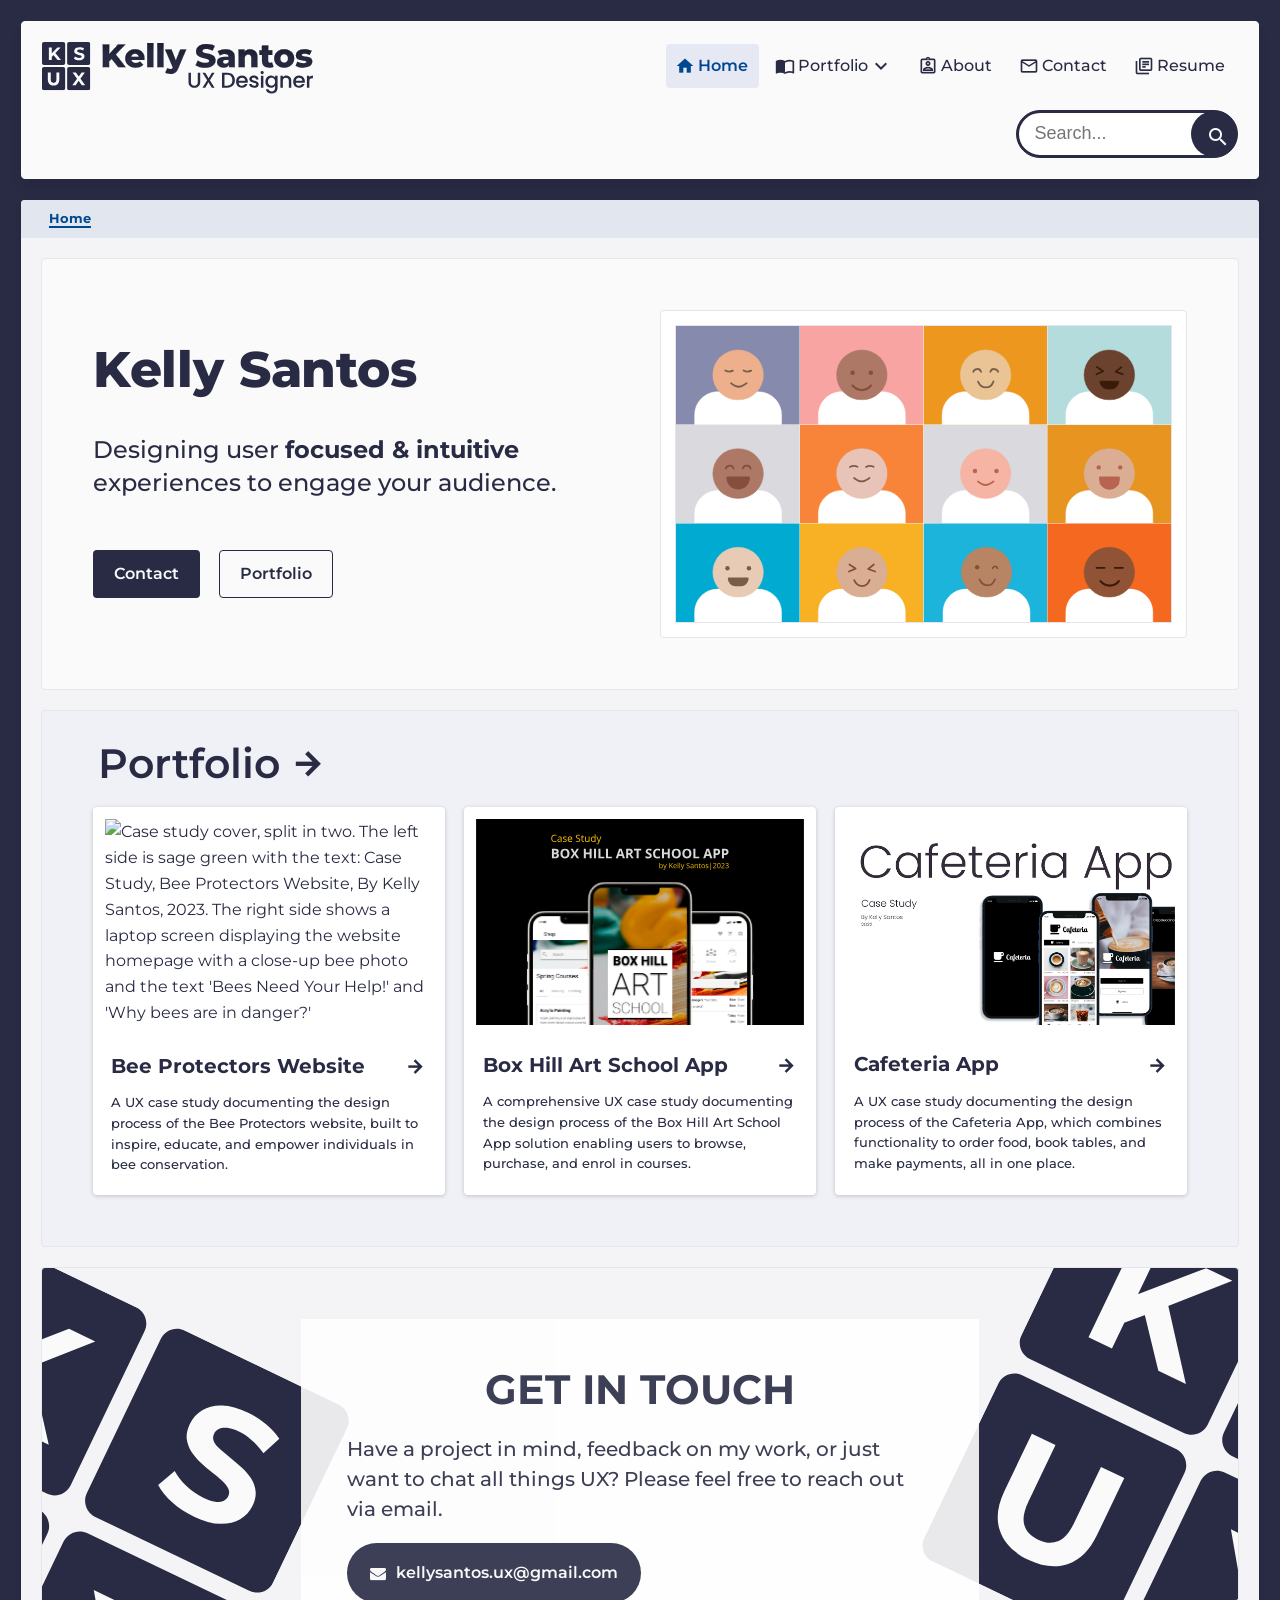
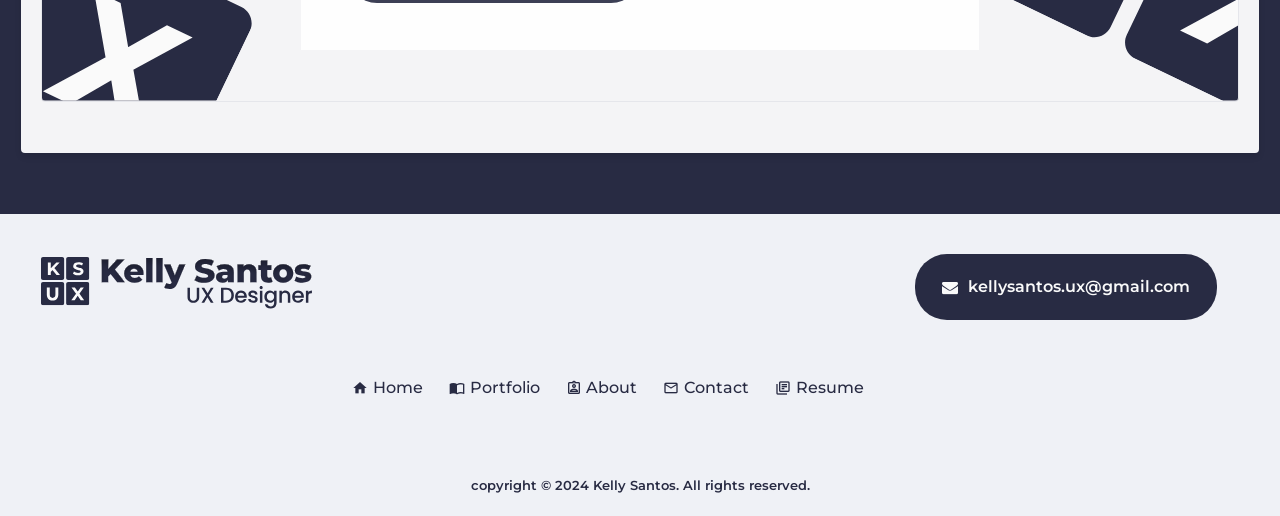
==== commit 2d33c777: "changes" ====
--- a/index.html
+++ b/index.html
@@ -452,8 +452,7 @@
             </div>
             <!-- contact_dark_cta-->
           </div>
-          <div class="contactMe__media" aria-hidden="true"></div>
-        </div>
+     
 
       </section>
       <!--section-->
--- a/Style/rootPrimary.css
+++ b/Style/rootPrimary.css
@@ -120,6 +120,8 @@
   --bg-section-primary-light: var(--gray-50);            
   --bg-section-secondary-light: var(--blue-200); 
 
+    --bg-section-primary-x-light: var(--white);     
+
     /* Article background */
   --bg-article-primary-dark: var(--blue-900);            
   --bg-article-primary-light: var(--gray-50);            
@@ -129,6 +131,8 @@
   --bg-div-primary-dark: var(--blue-900);            
   --bg-div-primary-light: var(--gray-50);            
   --bg-div-secondary-light: var(--blue-200); 
+    --bg-div-tertiary-light: var(--blue-250); 
+    --bg-div-quaternary-light: var(--blue-300); 
   
   /* Banner background */
   --bg-banners-primary-dark: var(--blue-900);            
--- a/Style/bodyPrimary.css
+++ b/Style/bodyPrimary.css
@@ -31,7 +31,8 @@
 .body_portfolio h1,
 .body_contactMe h1,
 .body_resume h1,
-.body_aboutMe h1 {
+.body_aboutMe h1,
+.body_searchresults h1 {
     margin-top: var(--padding-base);
 }
 
@@ -322,6 +323,8 @@
         min-height: 1dvh;
         background-color: var(--bg-body-x-light);
 }
+
+
    }
 
 
--- a/Style/menu.css
+++ b/Style/menu.css
@@ -1,6 +1,6 @@
 .rightContainer {
   display: flex;
-  max-width: 840px;
+  max-width: 852px;
   width: 100%;
   justify-content: space-between;
   align-items: center;
--- a/Style/search.css
+++ b/Style/search.css
@@ -48,8 +48,14 @@
 
 /* Directly target the input to change its border when container is active */
 .search-container:focus-within #search-input {
+  border-color: var(--border-blue-active);}
+  
+.search-container:focus-within #search-input {
   border-color: var(--border-blue-active);
-}
+  outline: 6px solid var(--border-component-quaternary-light);
+      box-shadow: 0 0 0 .2rem rgba(64, 77, 102, .25);
+}
+
 
 /* Defines the visual state when the input field is active/focused by the user */
 #search-input:focus {
@@ -82,6 +88,28 @@
   transition: background-color 0.3s ease, box-shadow 0.3s ease;
 }
 
+
+.search-button {
+  display: flex;
+  position: absolute;
+  top: 0;
+  right: -0.6px;
+  width: 46px;
+  height: 46px;
+  padding: 11.5px;
+  background-color: var(--action-primary-bg-dark);
+  color: var(--icon-light);
+  border: 3px solid transparent;
+  border-radius: var(--border-radius-lg);
+  cursor: pointer;
+  transition: background-color 0.3s ease, box-shadow 0.3s ease;
+}
+
+.search-container:focus-within .search-button {
+  background-color:var(--bg-component-blue-active);
+  color: #FFFFFF;
+}
+
 /* Change the background of the button when the container is active */
 .search-container:focus-within .search-button {
   background-color: var(--bg-component-blue-active);
@@ -107,7 +135,7 @@
         height: 48px;
   /* background-color: var(--action-primary-bg-dark); */
   color: var(--icon-light);
-  border: 1.6px solid transparent;
+  border: 3px solid transparent;
   border-radius: var(--border-radius-lg);
   cursor: pointer;
   /* box-shadow: 0 1px 4px 0px rgba(5, 8, 34, 0.2); */
@@ -115,6 +143,8 @@
   justify-content: right;
 
 }
+
+
 
 /* Change the background of the button when the container is active */
 .search-container:focus-within .search-button-link {
@@ -126,7 +156,6 @@
 /* Provides visual feedback when hovering over the search button */
 .search-button-link:hover{
   background-color: hsla(237, 40%, 50%, 0.2);
-    border:3.2px solid var(--border-blue-active);
   color: var(--text-anchor-blue); 
 }
 
--- a/Style/mainSection.css
+++ b/Style/mainSection.css
@@ -207,17 +207,23 @@
             gap: var(--spacing-sm);
         }
 
+
         h1 {
 
             padding: var(--padding-lg) 0;
         }
 
         .search_section {
-            padding: var(--padding-sm) var(--padding-base);
+            padding:0;
             border: none;
                 width: 100%;
-
-        }
+                gap:0;
+
+        }
+
+                /* .search_section h1 {
+    margin-top: var(--padding-base);
+} */
 
 
         .homepage>.contactMe_section {
--- a/Style/cta-dark.css
+++ b/Style/cta-dark.css
@@ -16,25 +16,31 @@
   padding: 1.89% 3.78%;
   color: var(--text-anchor-light);
   font-weight: var(--font-weight-medium);
-   border: 1.6px solid var(--border-action-primary-dark);
+    border: 1.6px solid transparent;
+    outline: transparent solid 6px;
   align-items: center;
   justify-content: center;
   cursor: pointer;
   text-wrap: nowrap;
   background-color: var(--action-primary-bg-dark);
   border-radius: var(--border-radius-xs);
-  outline-offset:transparent;  
-}
+  outline-offset:transparent;  }
 
 
 
 
-.container_link-button a.primary:hover {
-opacity: 0.8;
-  outline-offset:1.6px solid var(--outline-offset-action-primary-dark-hover);
-  background-color: var(--action-primary-bg-dark);
+.container_link-button a.primary:hover{
+      border-color: var(--border-blue-active);
+  outline: 6px solid var(--border-component-quaternary-light);
+      border-color: var(--border-blue-active);
+    box-shadow: 0 4px 12px 0px rgba(5, 8, 34, 0.4);
+  }
 
-  
+
+.container_link-button a.primary:focus{
+  border-color: var(--border-blue-active);
+  outline: 6px solid var(--border-component-quaternary-light);
+      box-shadow: 0 0 0 .2rem rgba(64, 77, 102, .25);
 }
 
 .container_link-button a.secondary {
@@ -45,7 +51,8 @@
   color: var(--text-anchor-dark);
   font-weight: var(--font-weight-medium);
   background-color: transparent;
-  border: 1.6px solid var(--border-action-primary-dark);
+    border: 1.6px solid var(--border-action-primary-dark);;
+    outline: transparent solid 6px;
   align-items: center;
   justify-content: center;
   cursor: pointer;
@@ -54,13 +61,18 @@
   border-radius: var(--border-radius-xs);
 }
 
-.container_link-button a.secondary:hover {
-
-  font-weight: var(--font-weight-medium   );
-  background-color: var(--action-item-hover);
+.container_link-button a.secondary:hover{
+      border-color: var(--border-blue-active);
+  outline: 6px solid var(--border-component-quaternary-light);
+      border-color: var(--border-blue-active);
+    box-shadow: 0 4px 12px 0px rgba(5, 8, 34, 0.4);
+  }
 
 
- 
+.container_link-button a.secondary:focus{
+  border-color: var(--border-blue-active);
+  outline: 6px solid var(--border-component-quaternary-light);
+      box-shadow: 0 0 0 .2rem rgba(64, 77, 102, .25);
 }
 
 .container_close {
--- a/Style/portfolio.css
+++ b/Style/portfolio.css
@@ -66,13 +66,23 @@
     -moz-transition: all .3s;
     -o-transition: all .3s;
     transition: all .3s;
-    outline: 1px solid transparent;
-    border: 0.62px solid var(--border-action-primary-gray);
+
+    border: 3px solid transparent;
+      outline: 6px solid transparent;
 }
 
 .portfolioCards a:hover {
+      border-color: var(--border-blue-active);
+  outline: 6px solid var(--border-component-quaternary-light);
+      border-color: var(--border-blue-active);
     box-shadow: 0 4px 12px 0px rgba(5, 8, 34, 0.4);
 
+}
+
+.portfolioCards a:focus{
+  border-color: var(--border-blue-active);
+  outline: 6px solid var(--border-component-quaternary-light);
+      box-shadow: 0 0 0 .2rem rgba(64, 77, 102, .25);
 }
 
 
@@ -187,6 +197,7 @@
     object-fit: cover;
     padding: var(--padding-lg);
     background-color: var(--bg-cards-primary-x-light);
+    border-radius: var(--border-radius-xs) var(--border-radius-xs) 0 0;
 }
 
 .portfolio_contact img {
--- a/Style/contact-banner.css
+++ b/Style/contact-banner.css
@@ -1,20 +1,21 @@
 .contactMe-banner {
-  position: relative;
-  color: var(--white);
-  border-radius: var(--border-radius-xs);
-  overflow: hidden;
-  display: grid;
-  grid-template-columns: minmax(0, 1fr) auto;
-  align-items: center;
-  padding: var(--padding-xl);
-  gap: var(--spacing-base);
-  margin-bottom: var(--margin-lg);
-  border: 1.6px solid var(--border-section-secondary-light);
-  background-color: var(--bg-section-secondary-light);
-      border: 0.62px solid var(--border-action-primary-gray);
-      background-color: var(--bg-section-primary-light);
+    position: relative;
+    color: var(--white);
+    border-radius: var(--border-radius-xs);
+    overflow: hidden;
+    display: flex;
+    width: 100%;
+      align-items: center;
+    padding: var(--padding-xl);
+    gap: var(--spacing-base);
+    margin-bottom: var(--margin-lg);
+    border: 0.62px solid var(--border-action-primary-gray);
+    background-color: var(--bg-section-primary-light);
+    justify-content: center;
+    
+    /* FIX: Added 'center /' before contain, and closed the bracket */
+    background: url("/Assets/00-contact-banner-ks.svg") center / cover no-repeat;
 }
-
 .contactMe-banner__copy::before {
   content: "";
   position: absolute;
@@ -28,10 +29,14 @@
 
 .contactMe-banner__copy {
   display: flex;
-  width: 100%;
+  width:62%;
   height: fit-content;
   flex-direction: column;
   gap: var(--spacing-base);
+     padding: var(--padding-xl);
+     background-color: white;
+        opacity: 0.9;
+
 
 }
 
@@ -43,13 +48,15 @@
   text-underline-offset: 4px;
   font-weight: var(--font-weight-bold);
   text-decoration-thickness: 2.62px;
+  text-align: center;
+
 
 }
 
 .contactMe-banner__copy p,
 .contactMe-banner__copy .--s6 {
   display: flex;
-  width: 92%;
+  width: 100%;
   height: fit-content;
   flex-direction: column;
 
@@ -101,7 +108,8 @@
   font-weight: var(--font-weight-medium);
   background-color: transparent;
       border-radius: var(--border-radius-lg);
-  border: 1.6px solid var(--border-action-primary-light);
+    border: 3px solid transparent;
+    outline: transparent solid 6px;
   align-items: center;
   justify-content: center;
   cursor: pointer;
@@ -109,15 +117,21 @@
   background-color: var( --action-primary-bg-dark);
 }
 
-.contactMemail-banner a.primary-banner:hover {
-  outline: 1.6px solid var(  --border-action-primary-dark-hover);
-  background-color:  var( --action-primary-bg-dark);
-
-  opacity: 0.8;
-
-}
 
 
+ .contactMemail-banner a.primary-banner:hover{
+      border-color: var(--border-blue-active);
+  outline: 6px solid var(--border-component-quaternary-light);
+      border-color: var(--border-blue-active);
+    box-shadow: 0 4px 12px 0px rgba(5, 8, 34, 0.4);
+  }
+
+
+  .contactMemail-banner a.primary-banner:focus{
+  border-color: var(--border-blue-active);
+  outline: 6px solid var(--border-component-quaternary-light);
+      box-shadow: 0 0 0 .2rem rgba(64, 77, 102, .25);
+}
 
 @media only screen and (max-width: 728px) {
 
--- a/Style/contactMemail.css
+++ b/Style/contactMemail.css
@@ -26,7 +26,8 @@
   color: var(--text-anchor-light);
   font-weight: var(--font-weight-medium);
   background-color: transparent;
-border: 1.6px solid var(--border-action-primary-dark);
+    border: 3px solid transparent;
+    outline: transparent solid 6px;
   align-items: center;
   justify-content: center;
   cursor: pointer;
@@ -39,13 +40,21 @@
 
 
 
-.contactMemail a.primary:hover {
-  outline: 1.6px solid var(--outline-action-primary-dark-hover);
-  background-color: var(--action-primary-bg-dark);
-border: 1.6px solid var(--border-action-primary-dark-hover);
-  color: var(--text-anchor-light);
-   opacity: 0.8;
+
+  .contactMemail a.primary:hover {
+      border-color: var(--border-blue-active);
+  outline: 6px solid var(--border-component-quaternary-light);
+      border-color: var(--border-blue-active);
+    box-shadow: 0 4px 12px 0px rgba(5, 8, 34, 0.4);
+  }
+
+
+ .contactMemail a.primary:focus{
+  border-color: var(--border-blue-active);
+  outline: 6px solid var(--border-component-quaternary-light);
+      box-shadow: 0 0 0 .2rem rgba(64, 77, 102, .25);
 }
+
 
 .contactMemail a.secondary {
   text-decoration: none;
@@ -55,7 +64,8 @@
   color: var(--text-anchor-dark);
   font-weight: var(--font-weight-medium);
   background-color: transparent;
-  border: 1.6px solid var(--border-action-primary-dark-hover);
+    border: 3px solid transparent;
+    outline: transparent solid 6px;
   align-items: center;
   justify-content: center;
   cursor: pointer;
@@ -65,12 +75,21 @@
     gap: var(--spacing-sm);
 }
 
-.contactMemail a.secondary:hover {
-  opacity: 0.8;
-  outline: 1.6px solid var(--outline-action-primary-dark-hover);
-  border: 1.6px solid var(--border-action-secondary-light-hover);
-  color: var(--text-anchor-light);
+
+  .contactMemail a.secondary:hover {
+      border-color: var(--border-blue-active);
+  outline: 6px solid var(--border-component-quaternary-light);
+      border-color: var(--border-blue-active);
+    box-shadow: 0 4px 12px 0px rgba(5, 8, 34, 0.4);
+  }
+
+
+ .contactMemail a.secondary:focus{
+  border-color: var(--border-blue-active);
+  outline: 6px solid var(--border-component-quaternary-light);
+      box-shadow: 0 0 0 .2rem rgba(64, 77, 102, .25);
 }
+
 
 .contactMemail a.tertiary{
   text-decoration: none;
@@ -79,7 +98,8 @@
   padding: 4.97% 6.95%;
   color: var(--text-anchor-light);
   background-color: transparent;
-  border: 1.6px solid var(--border-action-primary-light);
+    border: 3px solid transparent;
+    outline: transparent solid 6px;
   align-items: center;
   justify-content: center;
   cursor: pointer;
@@ -89,13 +109,20 @@
     gap: var(--spacing-xs);
 }
 
-.contactMemail a.tertiary:hover {
-  border: 1.6px solid var(--border-action-primary-dark-hover);
+  .contactMemail a.tertiary:hover {
+      border-color: var(--border-blue-active);
+  outline: 6px solid var(--border-component-quaternary-light);
+      border-color: var(--border-blue-active);
+    box-shadow: 0 4px 12px 0px rgba(5, 8, 34, 0.4);
+  }
 
-     background-color: var(--border-action-secondary-light);  
-     color:  var(--text-anchor-light);
 
+ .contactMemail a.tertiary:focus{
+  border-color: var(--border-blue-active);
+  outline: 6px solid var(--border-component-quaternary-light);
+      box-shadow: 0 0 0 .2rem rgba(64, 77, 102, .25);
 }
+
 
    @media only screen and (max-width: 380px) {
 
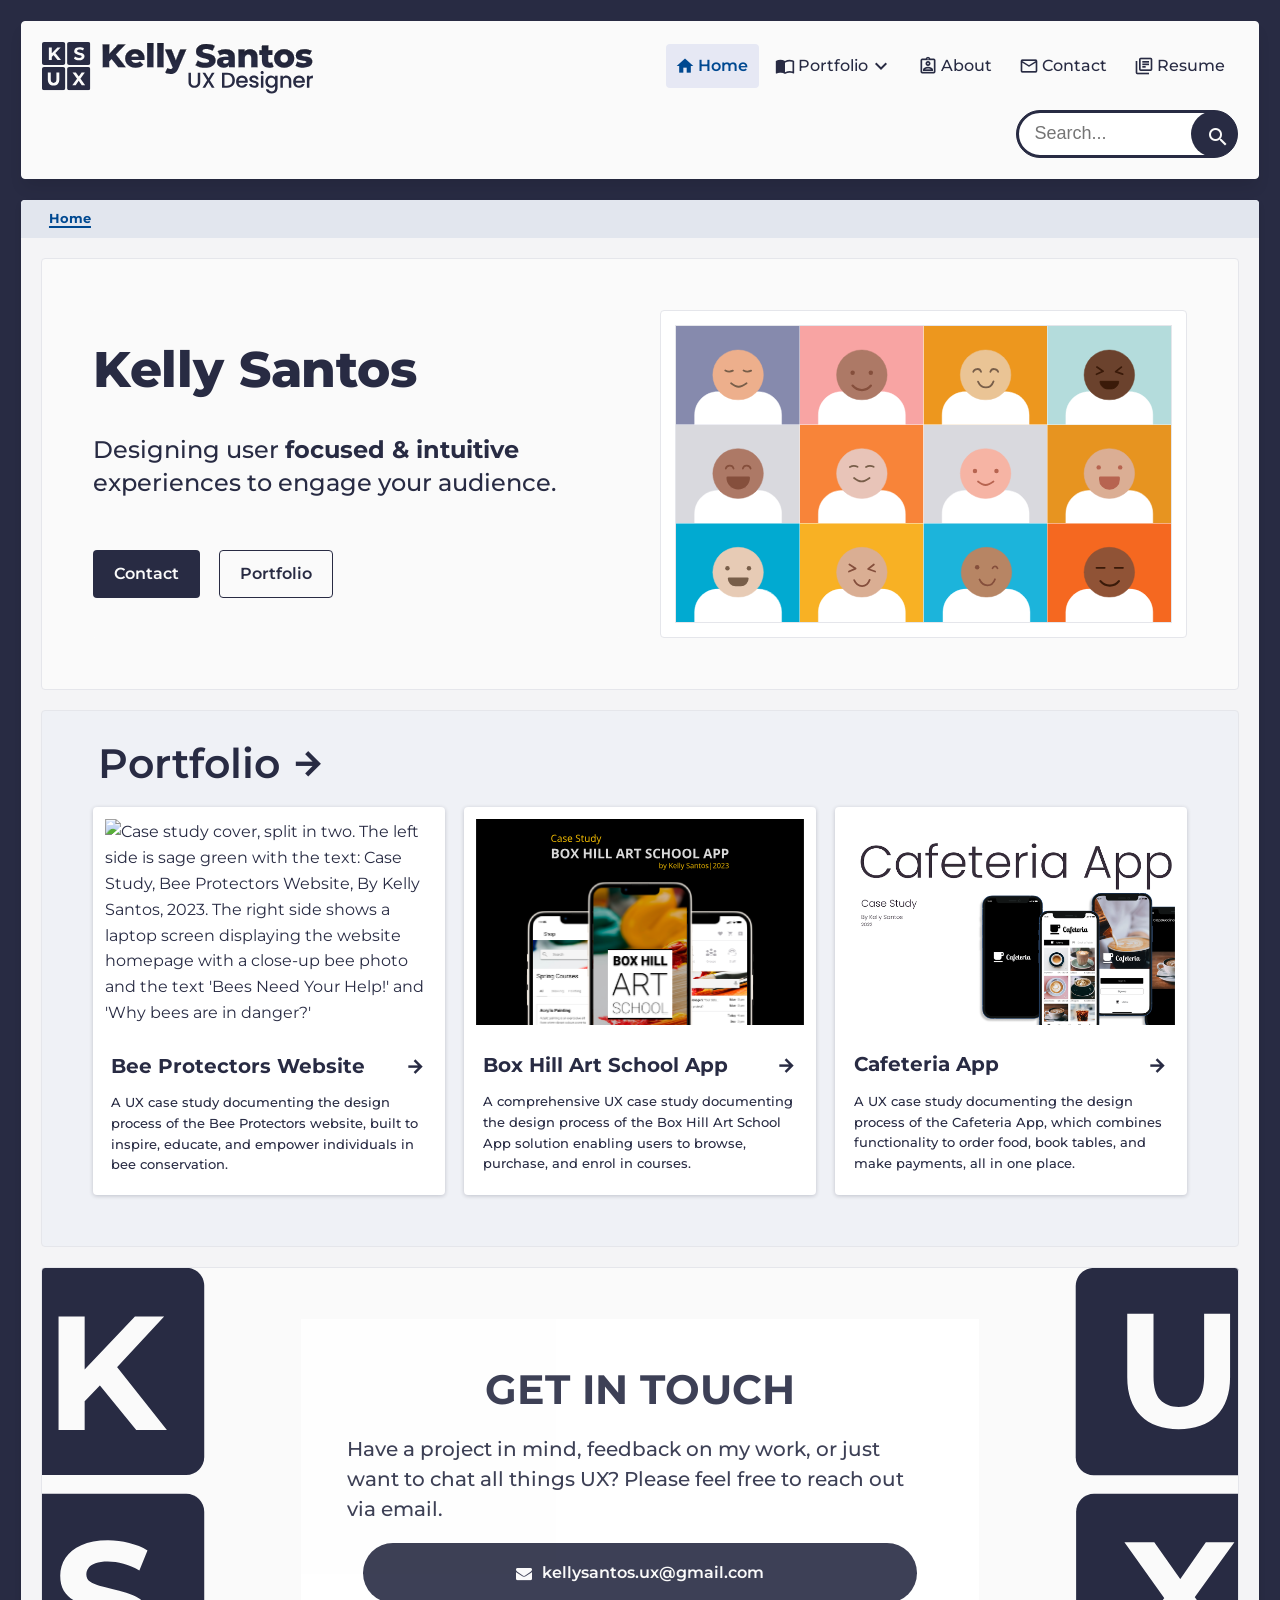
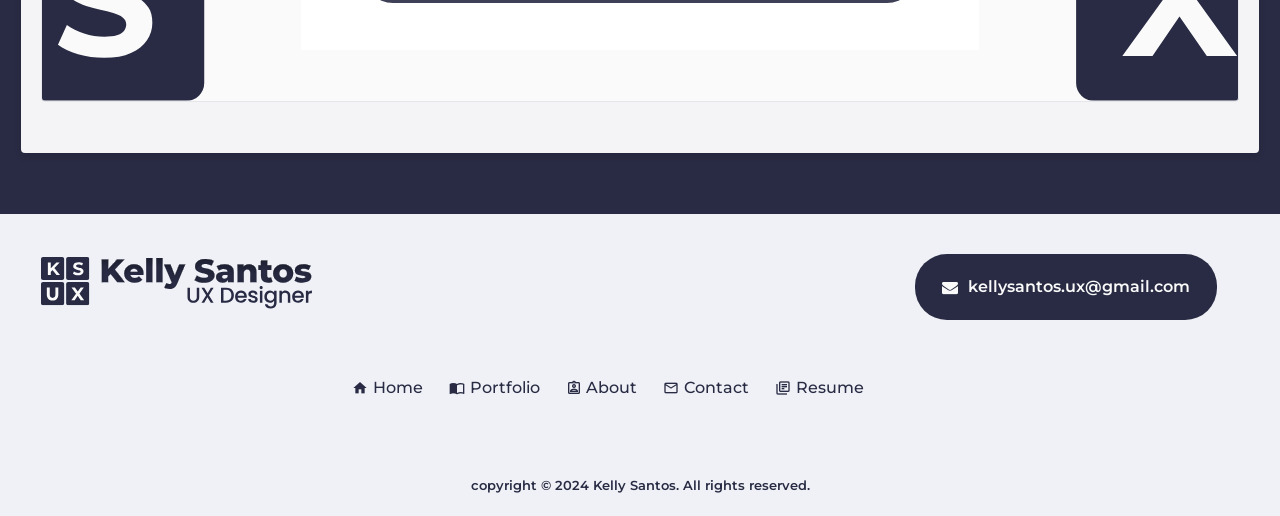
==== commit b34bdbc5: "logo light" ====
--- a/index.html
+++ b/index.html
@@ -50,7 +50,7 @@
 
       <!-- logo -->
       <a class="a logo_light" href="index.html">
-        <img src="Assets/logo/00-logo-dark.svg" alt="Kelly Santos Logo.">
+        <img src="Assets/logo/00-logo-light.svg" alt="Kelly Santos Logo.">
       </a>
       <!-- logo-->
 
--- a/Style/rootPrimary.css
+++ b/Style/rootPrimary.css
@@ -253,6 +253,7 @@
   --border-body-mobile: var(--blue-50);            /* Body background small devices */
   
   /* Borders navigation */
+  --border-header-dark:  var(--blue-900);     
   --border-header: var(--gray-50);              
   --border-header-mobile: var(--blue-50);            
   --border-bottom-navigation-light: var(--gray-50);              
@@ -357,7 +358,7 @@
   /* Typography */
   --primary-font: "Montserrat", sans-serif;
 
-  /* Scale: 1.067 minor second) */
+  /* Scale: 1.067 minor second */
   --minor-second-d0: 1.913rem;
   --minor-second-d1: 1.793rem; 
   --minor-second-d2: 1.680rem;
@@ -373,7 +374,7 @@
   --minor-second-xs: 0.878rem;
   --minor-second-xxs: 0.823rem; 
 
-    /* Scale: 1.125 major second) */
+    /* Scale: 1.125 major second */
   --major-second-d0:  3.247rem;
   --major-second-d1: 2.887rem; 
   --major-second-d2: 2.566rem;
--- a/Style/header.css
+++ b/Style/header.css
@@ -14,6 +14,7 @@
   padding: var(--padding-sm) 0;
   z-index: 1000;  
     padding:var(--padding-base) ;
+
 }
 
 
@@ -100,6 +101,10 @@
     background-color: var(--border-bottom-navigation-light);
     padding: 0;
     border-radius: 0;
+
+
+    background-color: var(--surface-component-dark);
+    border-color:var(--border-header-dark) ;
   }
 
   header>a {
@@ -132,7 +137,7 @@
   
 }
 
-  /*
+ 
   header a.logo {
     display: none
    
@@ -149,7 +154,7 @@
   object-fit: cover;
 
 }
-*/
+
   div.container_breadcrumb {
     display: none;
   }
--- a/Style/search.css
+++ b/Style/search.css
@@ -162,7 +162,7 @@
 /* Manages the size of the search icon inside the button */
 .search-button-link i {
   font-size: 2.074rem;
-   color: var(--text-anchor-dark-secondary);
+   color: var(--text-anchor-light);
 }
 .search-button-link i:hover {
 
--- a/Style/contact-banner.css
+++ b/Style/contact-banner.css
@@ -14,8 +14,16 @@
     justify-content: center;
     
     /* FIX: Added 'center /' before contain, and closed the bracket */
-    background: url("/Assets/00-contact-banner-ks.svg") center / cover no-repeat;
-}
+background-image: url('../Assets/00-contact-banner-ks.svg'); /* Or your correct path */
+    
+    /* Center the image horizontally and vertically */
+    background-position: center center;
+    
+    /* Scale the image to cover the entire background area */
+    background-size: cover;
+    
+    /* Prevent the image from repeating if the container is larger than the SVG */
+    background-repeat: no-repeat;}
 .contactMe-banner__copy::before {
   content: "";
   position: absolute;
@@ -65,11 +73,12 @@
 
 .contactMemail-banner {
   display: flex;
-  width: fit-content;
+  width: 100%;
   height: auto;
   align-items: center;
   gap: var(--spacing-sm);
   flex-direction: column;
+  padding-inline: var(--padding-lg);
 
 }
 
@@ -132,7 +141,11 @@
   outline: 6px solid var(--border-component-quaternary-light);
       box-shadow: 0 0 0 .2rem rgba(64, 77, 102, .25);
 }
-
+@media only screen and (max-width: 1048px) {
+.contactMe-banner{
+    background-size:auto;
+}
+}
 @media only screen and (max-width: 728px) {
 
 
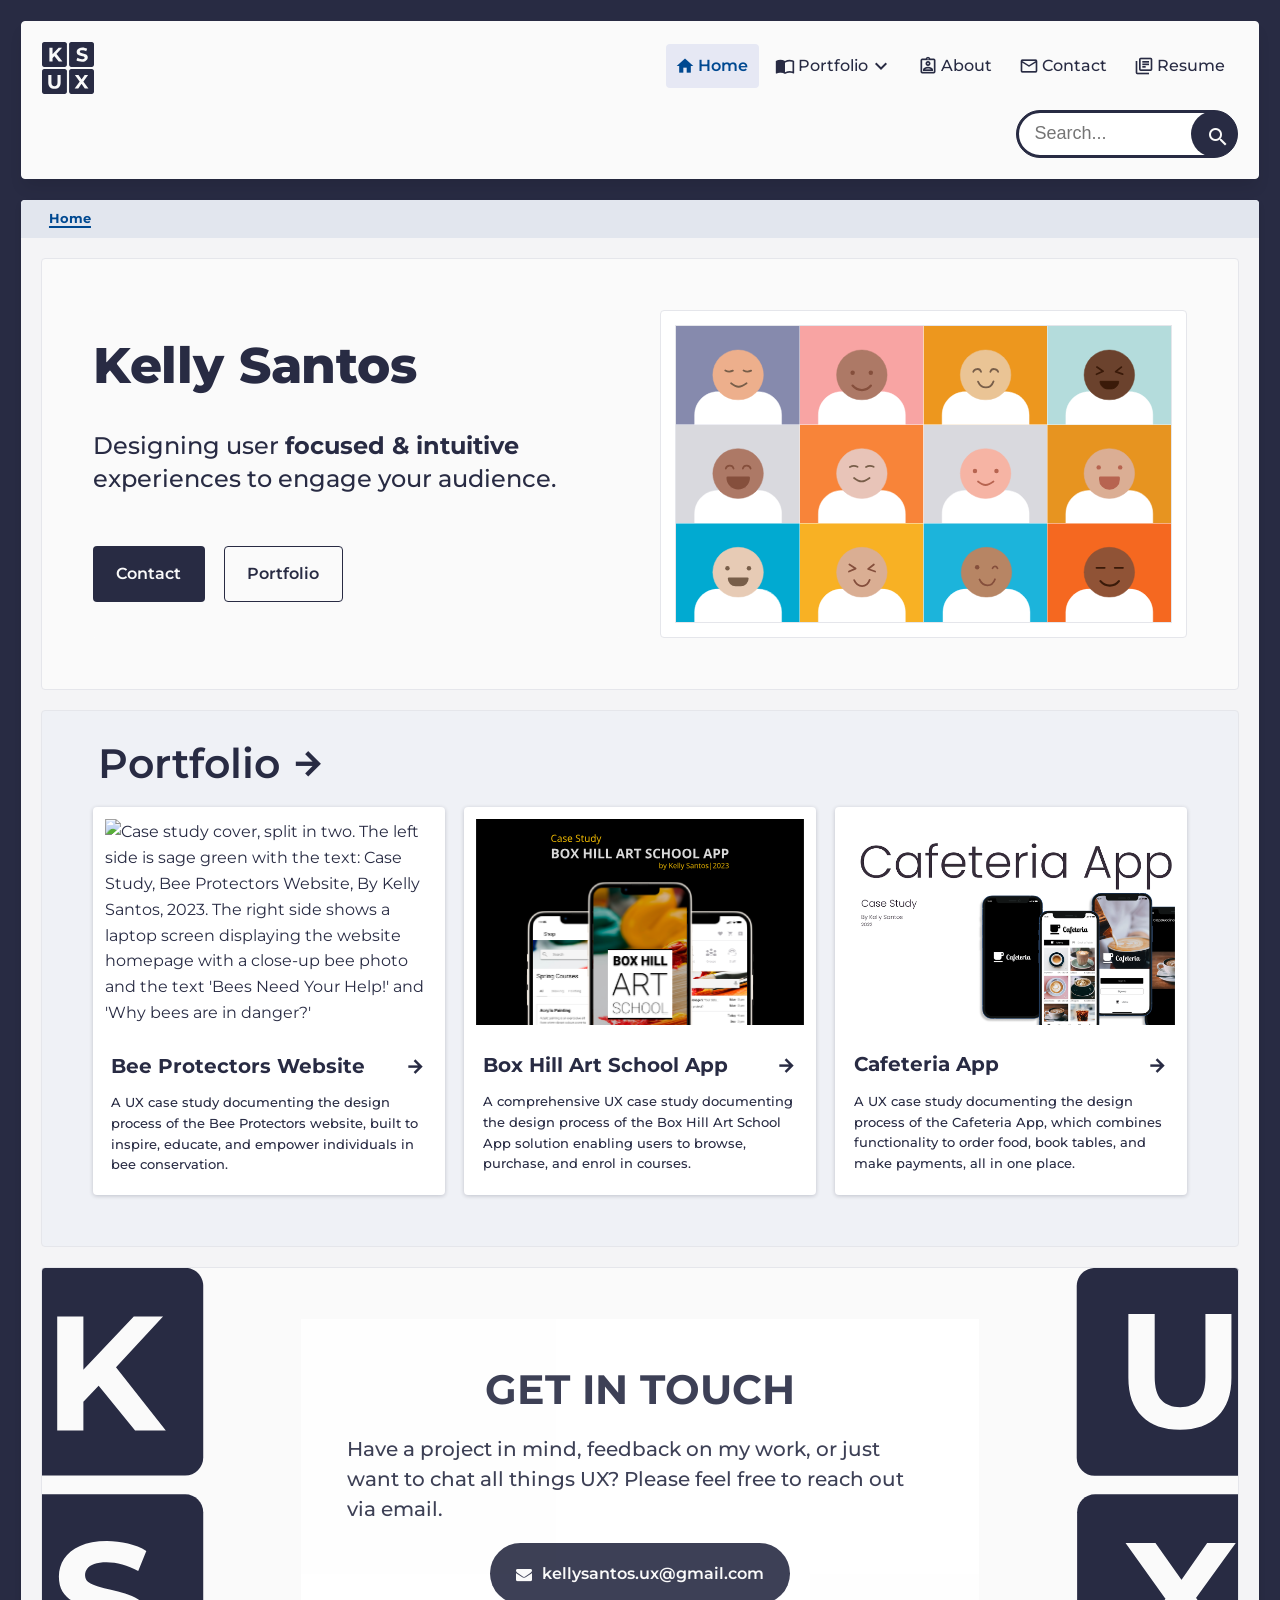
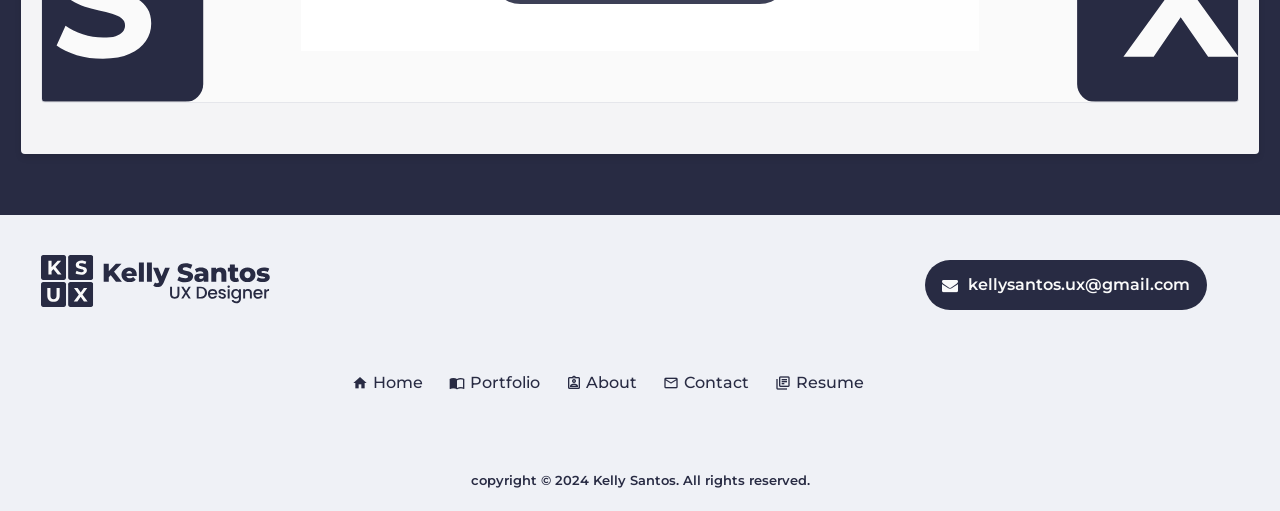
==== commit b1a303c6: "Update index.html" ====
--- a/index.html
+++ b/index.html
@@ -43,7 +43,7 @@
 
       <!-- logo -->
       <a class="a logo" href="index.html">
-        <img src="Assets/logo/00-logo-dark.svg" alt="Kelly Santos Logo.">
+        <img src="Assets/logo/01-ksux-favicon.svg" alt="Kelly Santos Logo.">
       </a>
       <!-- logo-->
 
@@ -390,7 +390,7 @@
             <!-- Bee Protectors Website -->
 
             <!-- Box Hill Art School App -->
-            <a id="card-bhas-h" href="box-hill-case-study.html">
+            <a id="card-bhas-h" href="box-hill-art-school-app.html">
               <img src="Assets/Portfolio/BHAS/01 - Cover.svg"
                 alt="Cover for Box Hill Art School App case study by Kelly Santos, 2023: Three mobile phones on a black background show the Shop section, the school logo, and a chat view.">
               <!-- description -->
--- a/Style/rootPrimary.css
+++ b/Style/rootPrimary.css
@@ -133,6 +133,7 @@
   --bg-div-secondary-light: var(--blue-200); 
     --bg-div-tertiary-light: var(--blue-250); 
     --bg-div-quaternary-light: var(--blue-300); 
+    --bg-div-fiftnary-light: var(--link-teal-muted); 
   
   /* Banner background */
   --bg-banners-primary-dark: var(--blue-900);            
@@ -419,12 +420,13 @@
   --major-third-h5: 1.500em;
   --major-third-h6: 1.250rem;
   --major-third-base: 1.000rem;
+  --px-16: 16px;
   --major-third-sm: 0.800rem;
   --major-third-xs: 0.640rem;
   --major-third-xxs: 0.512rem; 
 
   /* Desktop-Scale: 1.25 major third) */
-    --font-size-d0: var(--major-third-d0);
+  --font-size-d0: var(--major-third-d0);
   --font-size-d1: var(--major-third-d1);
   --font-size-d2: var(--major-third-d2);
   --font-size-d3: var(--major-third-d3);
@@ -560,9 +562,11 @@
   --font-size-d1: var(--minor-third-d1);
   --font-size-d2: var(--minor-third-d3);
   --font-size-d3: var(--minor-third-d3);
+
   --font-size-h1: var(--major-third-h1);
   --font-size-h2: var( --major-third-h2);
   --font-size-h3: var(  --major-third-h3);
+  
   --font-size-h4: var(--minor-third-h3);
   --font-size-h5: var(--minor-third-h4);
   --font-size-h6: var(--minor-third-h5);
--- a/Style/bodyPrimary.css
+++ b/Style/bodyPrimary.css
@@ -157,6 +157,7 @@
     font-weight: var(--font-weight-base);
     margin: 0;
    line-height: 1.618;
+    line-height: 2;
 }
 
 .--sm,
--- a/Style/header.css
+++ b/Style/header.css
@@ -105,6 +105,7 @@
 
     background-color: var(--surface-component-dark);
     border-color:var(--border-header-dark) ;
+                   box-shadow: 0 8px 6px -6px rgba(87, 100, 112, 0.3);
   }
 
   header>a {
@@ -120,20 +121,25 @@
     /*padding:3.49%;*/
     /* padding: var(--padding-medium); */
     /* padding:1.684rem var(--padding-xl);  */
-    padding: 1.2rem var(--padding-xl); 
-    gap: var(--spacing-base);
+    /* padding: 1.2rem var(--padding-lg);  */
+    padding: 19px;
+    /* gap: var(--spacing-base); */
         border-radius: 0;
+        justify-content: space-between;
+  
+
+        
   }
 
   a.logo {
  
- height: 42px;  
+ height: 3rem;
   
   }
 
     .logo img {
 
-  height: 42px;  
+  height: 3rem;
   
 }
 
@@ -150,7 +156,7 @@
 }
 
 .logo_light img {
-  max-height: 32px;
+  height: 3rem;
   object-fit: cover;
 
 }
--- a/Style/search.css
+++ b/Style/search.css
@@ -135,7 +135,7 @@
         height: 48px;
   /* background-color: var(--action-primary-bg-dark); */
   color: var(--icon-light);
-  border: 3px solid transparent;
+  /* border: 3px solid transparent; */
   border-radius: var(--border-radius-lg);
   cursor: pointer;
   /* box-shadow: 0 1px 4px 0px rgba(5, 8, 34, 0.2); */
@@ -161,7 +161,7 @@
 
 /* Manages the size of the search icon inside the button */
 .search-button-link i {
-  font-size: 2.074rem;
+  font-size: 1.853rem;
    color: var(--text-anchor-light);
 }
 .search-button-link i:hover {
--- a/Style/cta-dark.css
+++ b/Style/cta-dark.css
@@ -13,7 +13,9 @@
   text-decoration: none;
   display: flex;
   width: fit-content;
-  padding: 1.89% 3.78%;
+  /* padding: 1.89% 3.78%; */
+
+      padding: var(--padding-lg) var(--padding-xl);
   color: var(--text-anchor-light);
   font-weight: var(--font-weight-medium);
     border: 1.6px solid transparent;
@@ -47,7 +49,8 @@
   text-decoration: none;
   display: flex;
   width: fit-content;
-  padding: 1.89% 3.78%;
+  /* padding: 1.89% 3.78%; */
+      padding: var(--padding-lg) var(--padding-xl);
   color: var(--text-anchor-dark);
   font-weight: var(--font-weight-medium);
   background-color: transparent;
@@ -88,7 +91,9 @@
   margin: 8px 8px;
   border: 1px solid var(--border-action-primary-light);
   background-color: var(--action-item-primary-light);
-  padding: 1.89% 3.78%;
+  /* padding: 1.89% 3.78%; */
+
+      padding: var(--padding-lg) var(--padding-xl);
   color: var(--text-main-dark);
   font-weight: var(--font-weight-base);
 }
--- a/Style/tagline.css
+++ b/Style/tagline.css
@@ -217,7 +217,7 @@
     /* padding:var(--padding-base); */
     padding: 0;
     margin-top: var(--margin-xxl);
-    padding: var(--padding-lg) var(--padding-xl);
+    padding:var(--padding-xl);
   
     background-color:transparent;
     border-color: transparent;
--- a/Style/contact-banner.css
+++ b/Style/contact-banner.css
@@ -110,9 +110,10 @@
 .contactMemail-banner a.primary-banner {
   text-decoration: none;
   display: flex;
-  width: 100%;
+  width: fit-content;
   gap: var(--spacing-sm);
-  padding: 14px 20px;
+  /* padding: 14px 20px; */
+        padding: var(--padding-lg) var(--padding-xl);
   color: var(--text-anchor-light);
   font-weight: var(--font-weight-medium);
   background-color: transparent;
--- a/Style/contactMemail.css
+++ b/Style/contactMemail.css
@@ -22,7 +22,8 @@
   text-decoration: none;
   display: flex;
   width: fit-content;
- padding: 4.97% 6.95%;
+ /* padding: 4.97% 6.95%; */
+       padding: var(--padding-lg) var(--padding-xl);
   color: var(--text-anchor-light);
   font-weight: var(--font-weight-medium);
   background-color: transparent;
@@ -60,7 +61,8 @@
   text-decoration: none;
   display: flex;
   width: 100%;
-  padding: 4.97% 6.95%;
+  /* padding: 4.97% 6.95%; */
+        padding: var(--padding-lg) var(--padding-xl);
   color: var(--text-anchor-dark);
   font-weight: var(--font-weight-medium);
   background-color: transparent;
@@ -94,8 +96,9 @@
 .contactMemail a.tertiary{
   text-decoration: none;
   display: flex;
-  width: 100%;
-  padding: 4.97% 6.95%;
+  width:fit-content;
+  /* padding: 4.97% 6.95%; */
+        padding: var(--padding-lg) var(--padding-xl);
   color: var(--text-anchor-light);
   background-color: transparent;
     border: 3px solid transparent;
@@ -133,8 +136,11 @@
   
 }
     .contactMemail a.primary , .contactMemail a.secondary, .contactMemail a.tertiary{ 
-        width: 100%;
+        width: 83.5%;
    font-size: var(--font-size-sm);
+
+
+
     }
   }
 
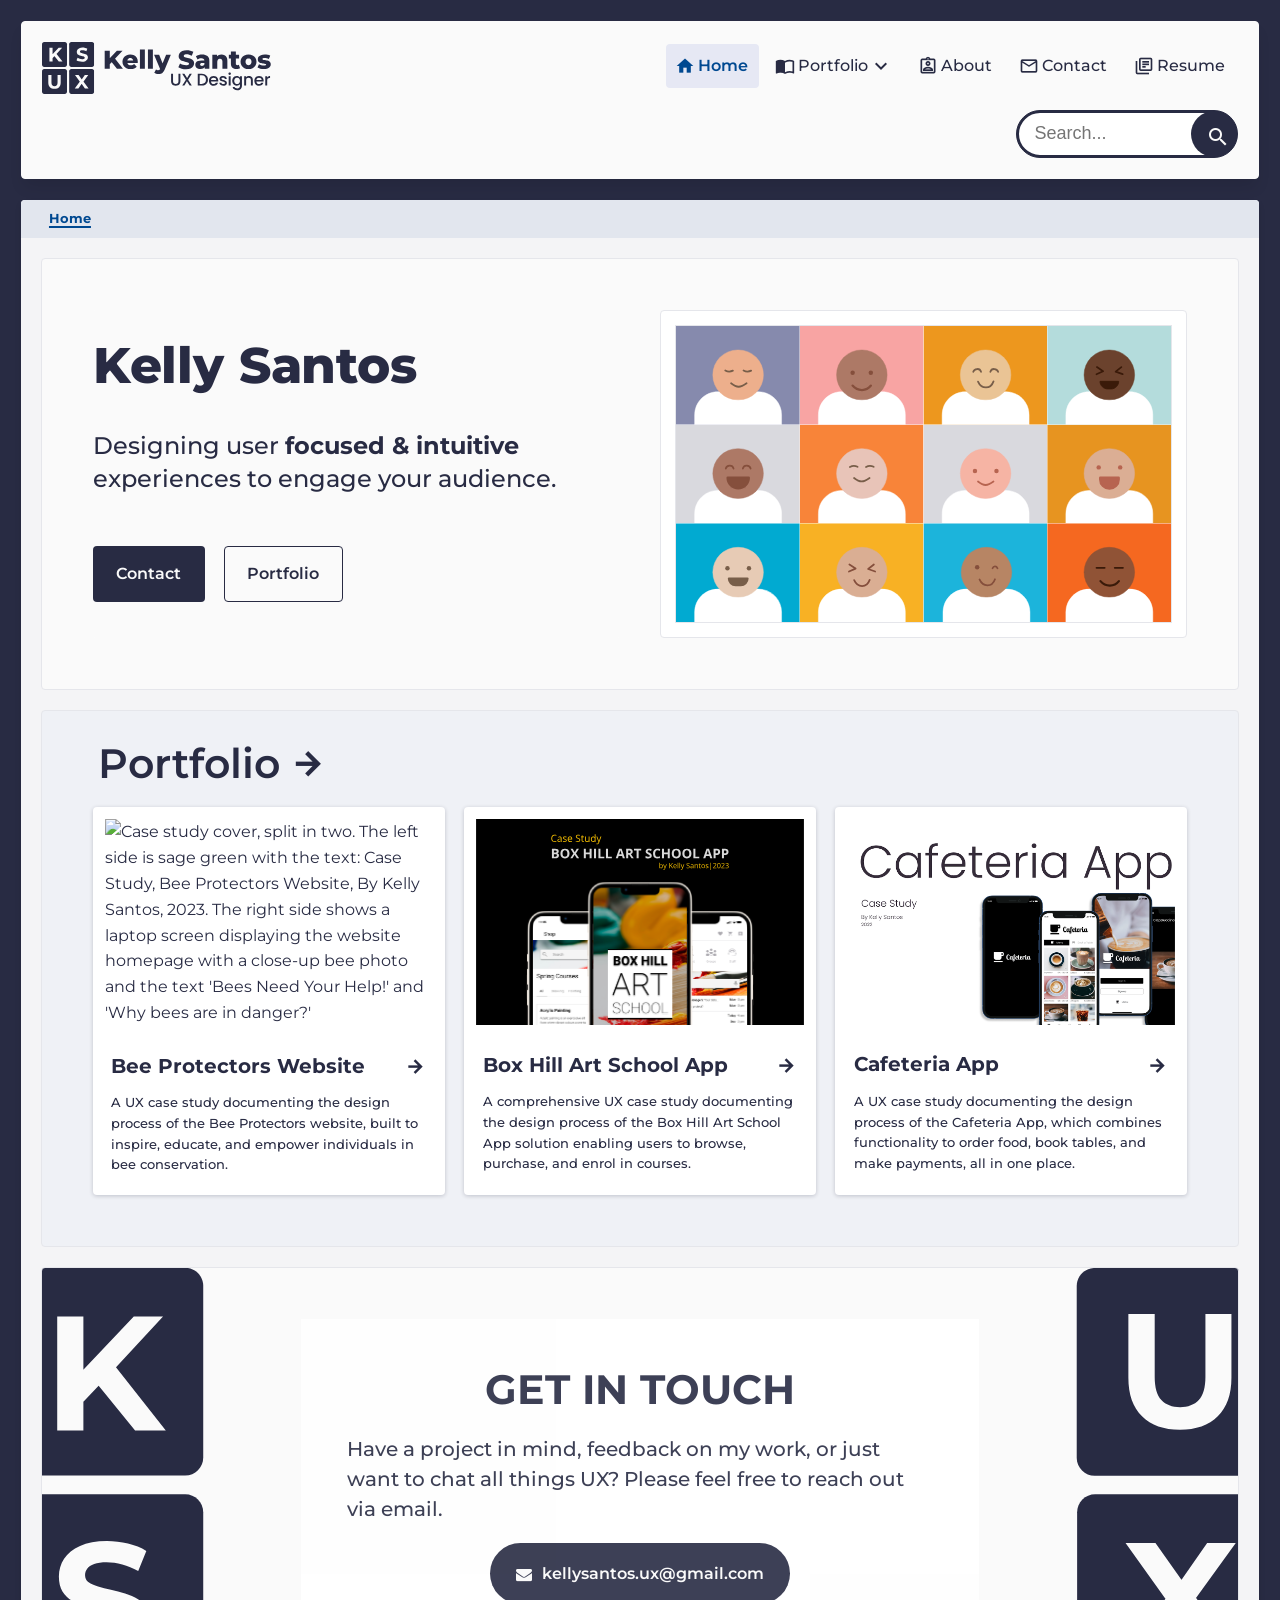
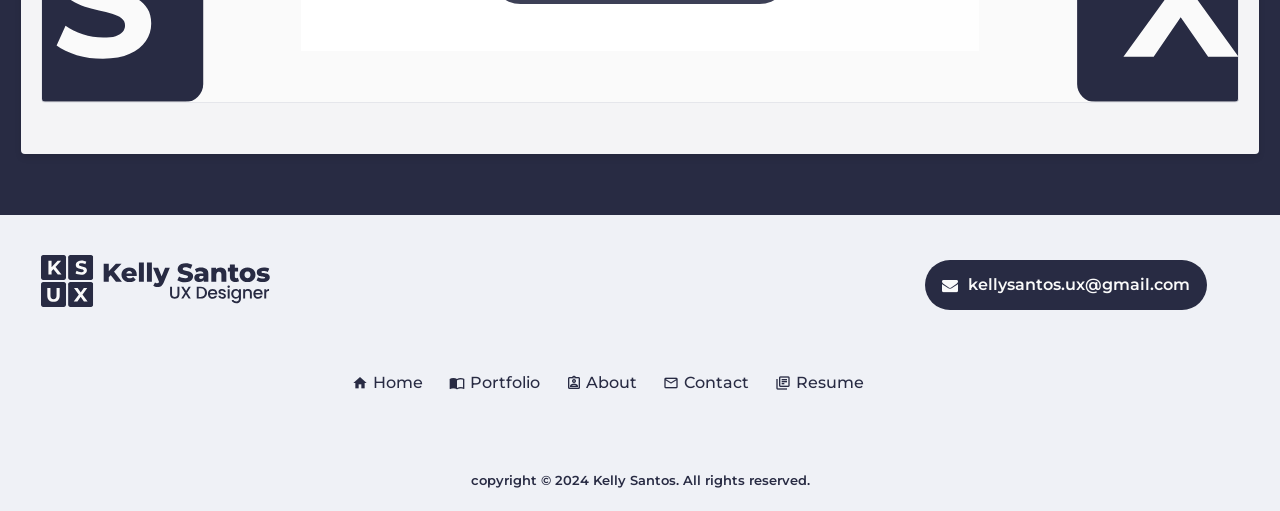
==== commit 78d88457: "logo" ====
--- a/index.html
+++ b/index.html
@@ -43,7 +43,7 @@
 
       <!-- logo -->
       <a class="a logo" href="index.html">
-        <img src="Assets/logo/01-ksux-favicon.svg" alt="Kelly Santos Logo.">
+        <img src="Assets/logo/00-logo-dark.svg" alt="Kelly Santos Logo.">
       </a>
       <!-- logo-->
 
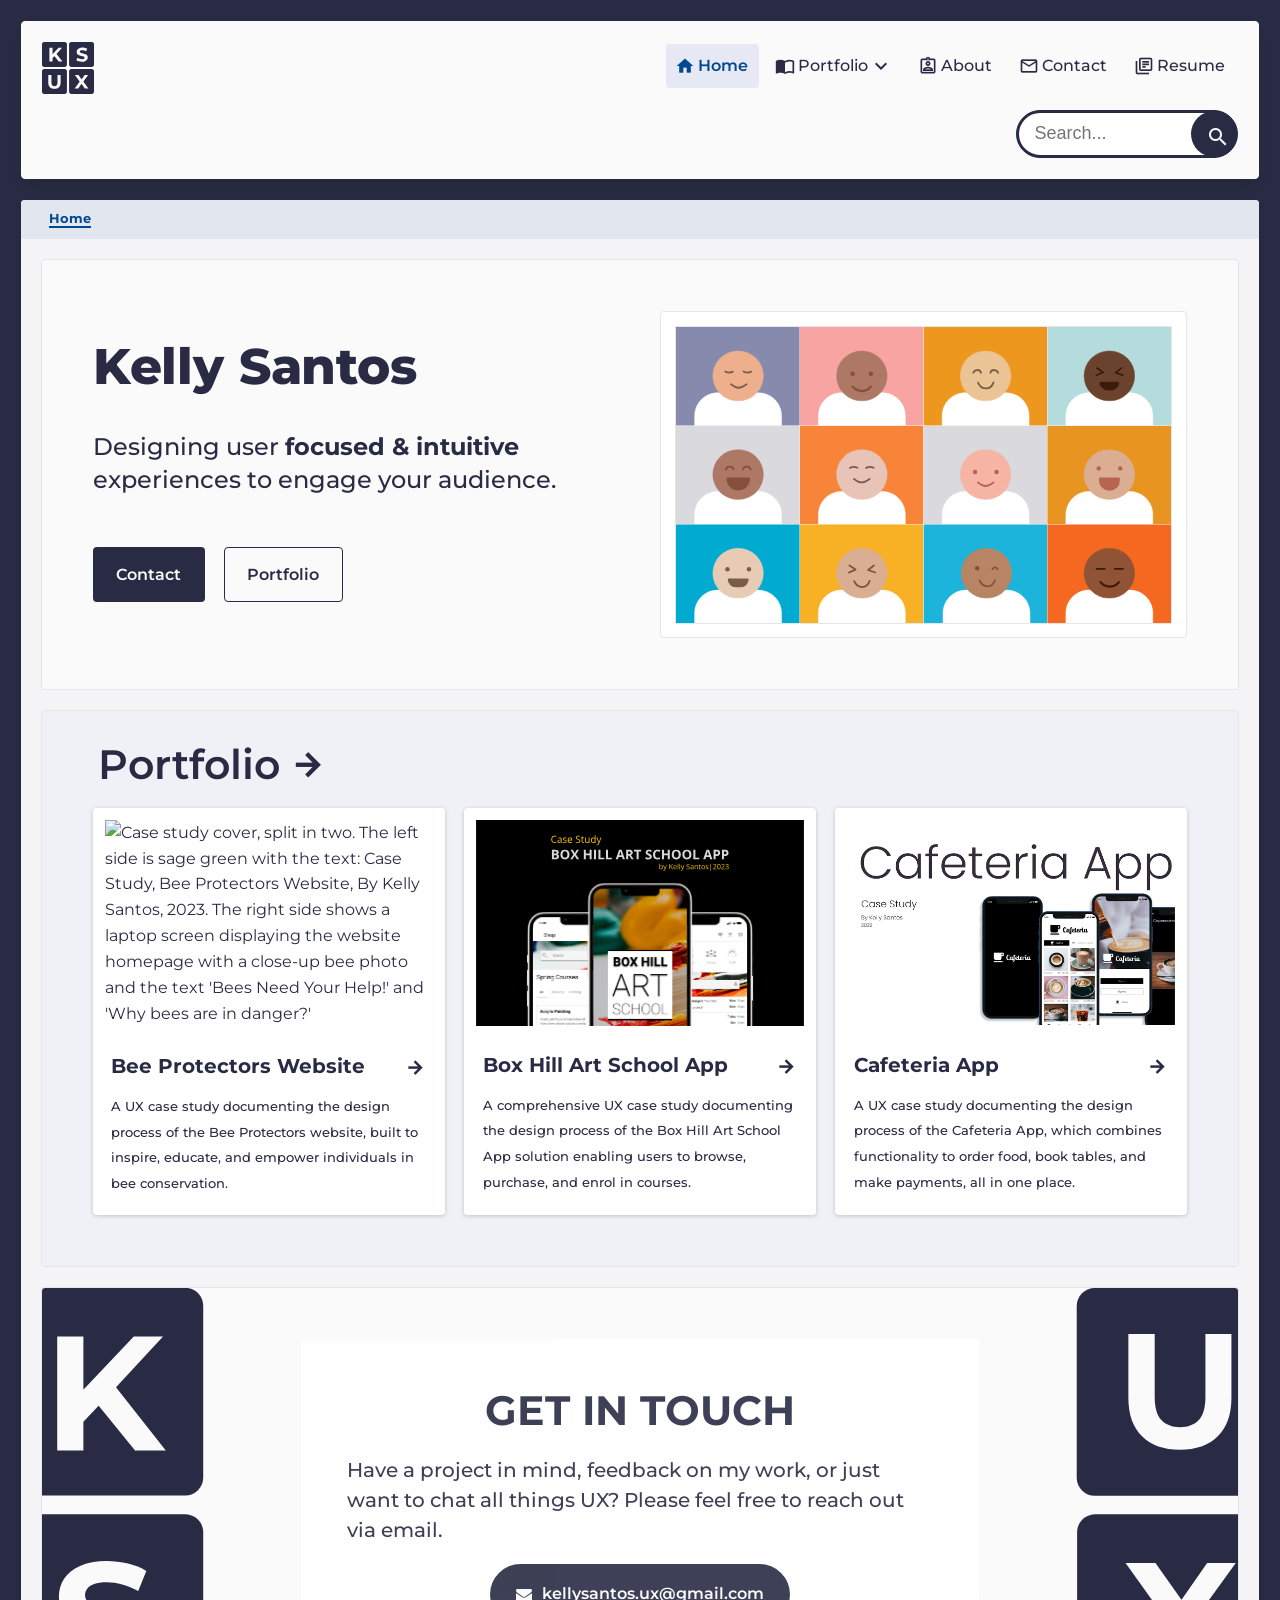
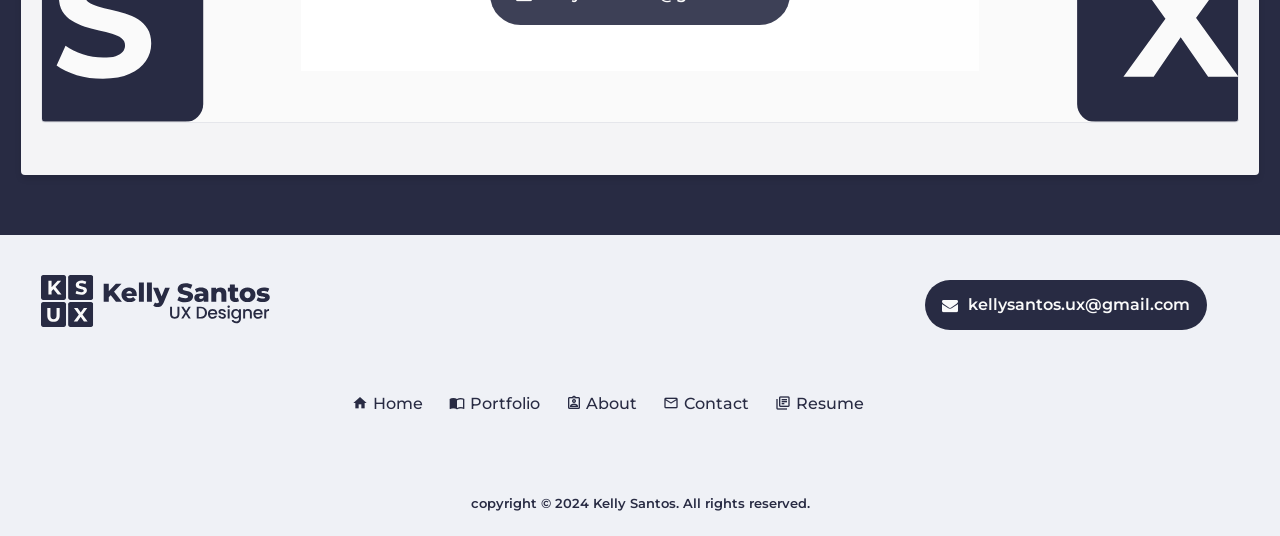
==== commit 47c8b5fb: "Update index.html" ====
--- a/index.html
+++ b/index.html
@@ -43,7 +43,7 @@
 
       <!-- logo -->
       <a class="a logo" href="index.html">
-        <img src="Assets/logo/00-logo-dark.svg" alt="Kelly Santos Logo.">
+        <img src="Assets/logo/01-ksux-favicon.svg" alt="Kelly Santos Logo.">
       </a>
       <!-- logo-->
 
--- a/Style/bodyPrimary.css
+++ b/Style/bodyPrimary.css
@@ -167,6 +167,7 @@
     font-family: var(--primary-font);
     font-weight: var(--font-weight-base);
     line-height: 1.618;
+        line-height: 2;
     margin: 0;
 }
 
--- a/Style/bottomNav.css
+++ b/Style/bottomNav.css
@@ -89,7 +89,7 @@
     height: auto;
     gap: var(--spacing-xs);
     padding: var(--padding-xxl);
-    color: var(--text-anchor-gray);
+    color: var(--text-anchor-dark);
     text-align: center;
     text-decoration: none;
     text-wrap: nowrap;
@@ -99,18 +99,18 @@
     border-radius: var(--border-radius-base);
     width: 69px;
     height: 69px;
-        color: var(--text-anchor-dark-secondary);
+
   }
 
   .bottomNav nav ul li a i {
     display: block;
     width: fit-content;
     height: fit-content;
-    color: var(--icon-gray);
+    color: var(--icon-dark);
     text-align: center;
     font-size: 1.500rem;
     font-weight: var(--font-weight-base);
-               color: var(--text-anchor-dark-secondary);
+
   }
 
   .bottomNav nav div {
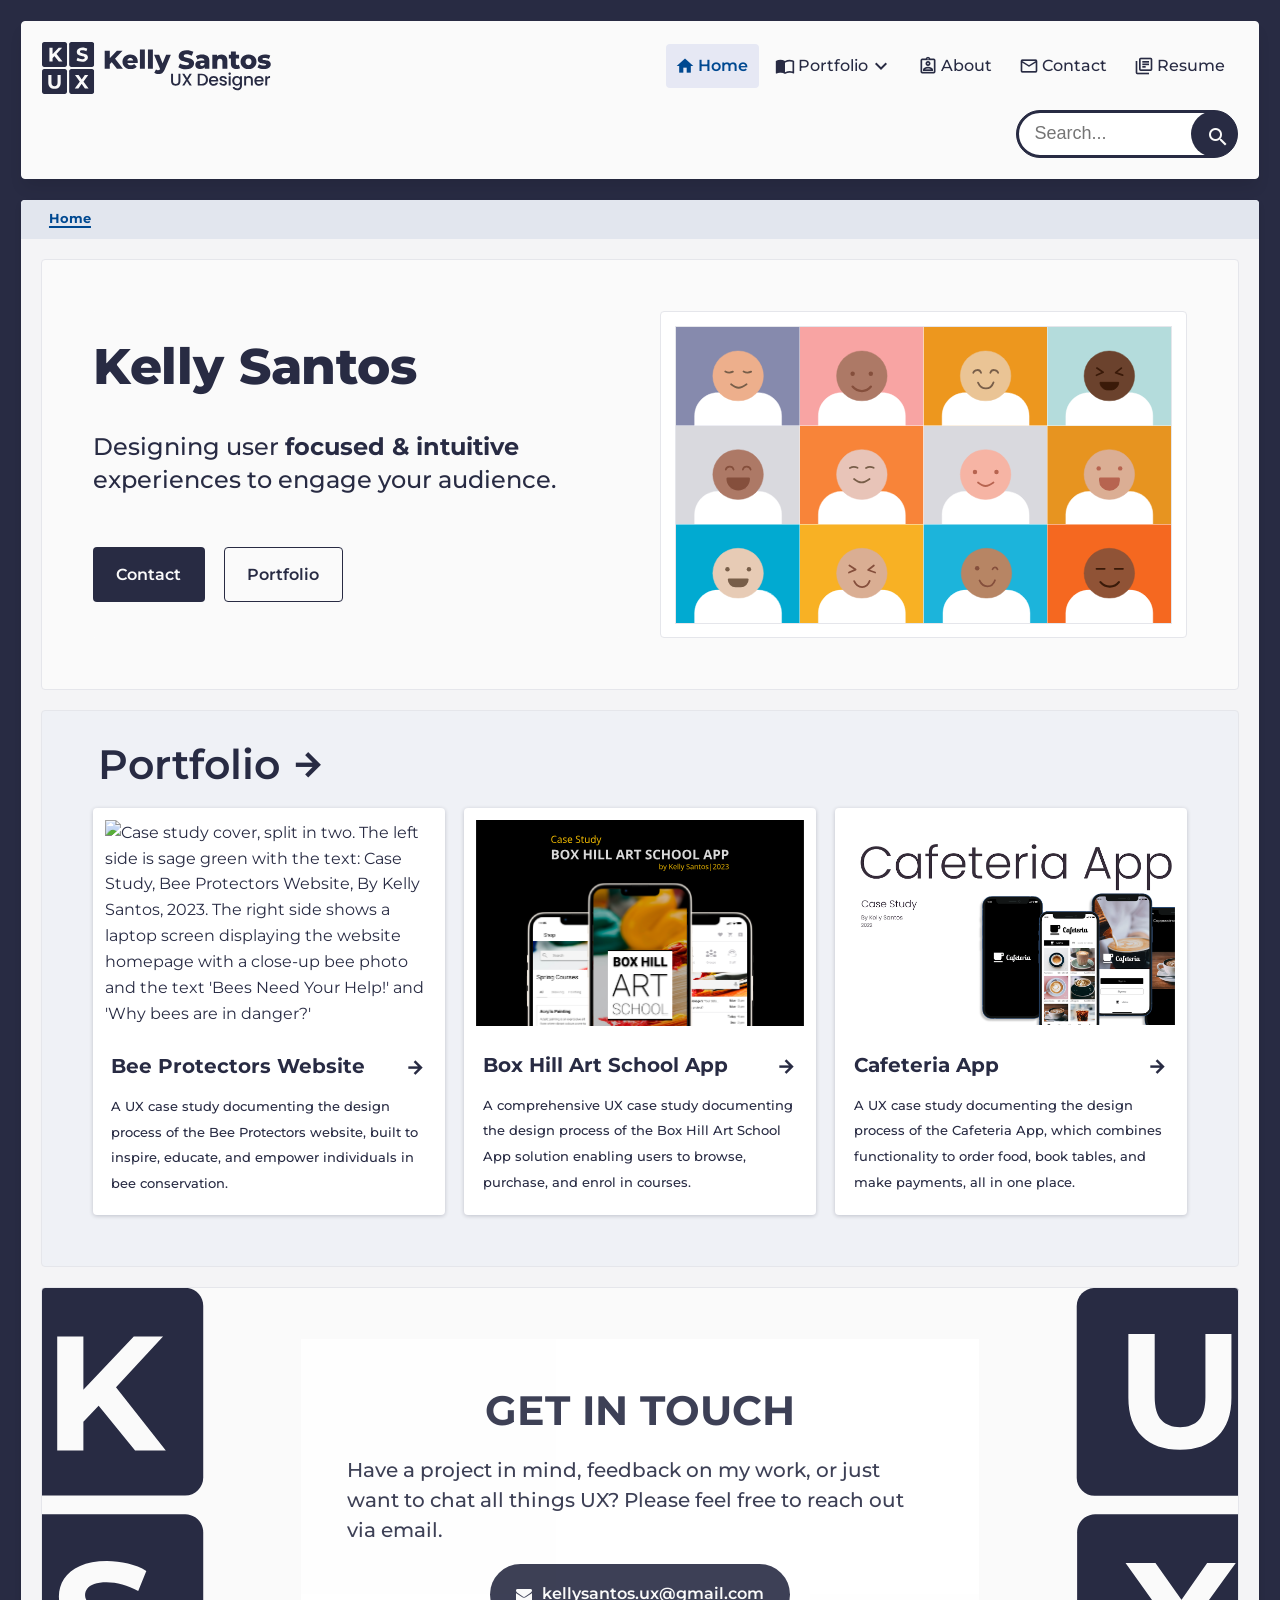
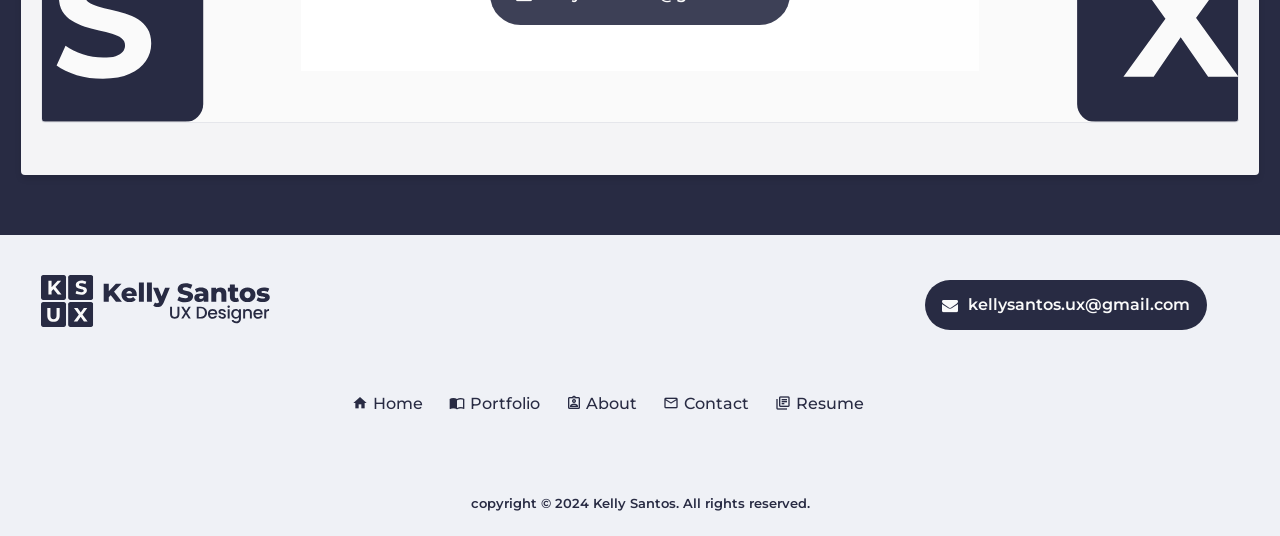
==== commit a9b7663c: "Update index.html" ====
--- a/index.html
+++ b/index.html
@@ -43,7 +43,7 @@
 
       <!-- logo -->
       <a class="a logo" href="index.html">
-        <img src="Assets/logo/01-ksux-favicon.svg" alt="Kelly Santos Logo.">
+        <img src="Assets/logo/00-logo-dark.svg" alt="Kelly Santos Logo.">
       </a>
       <!-- logo-->
 
